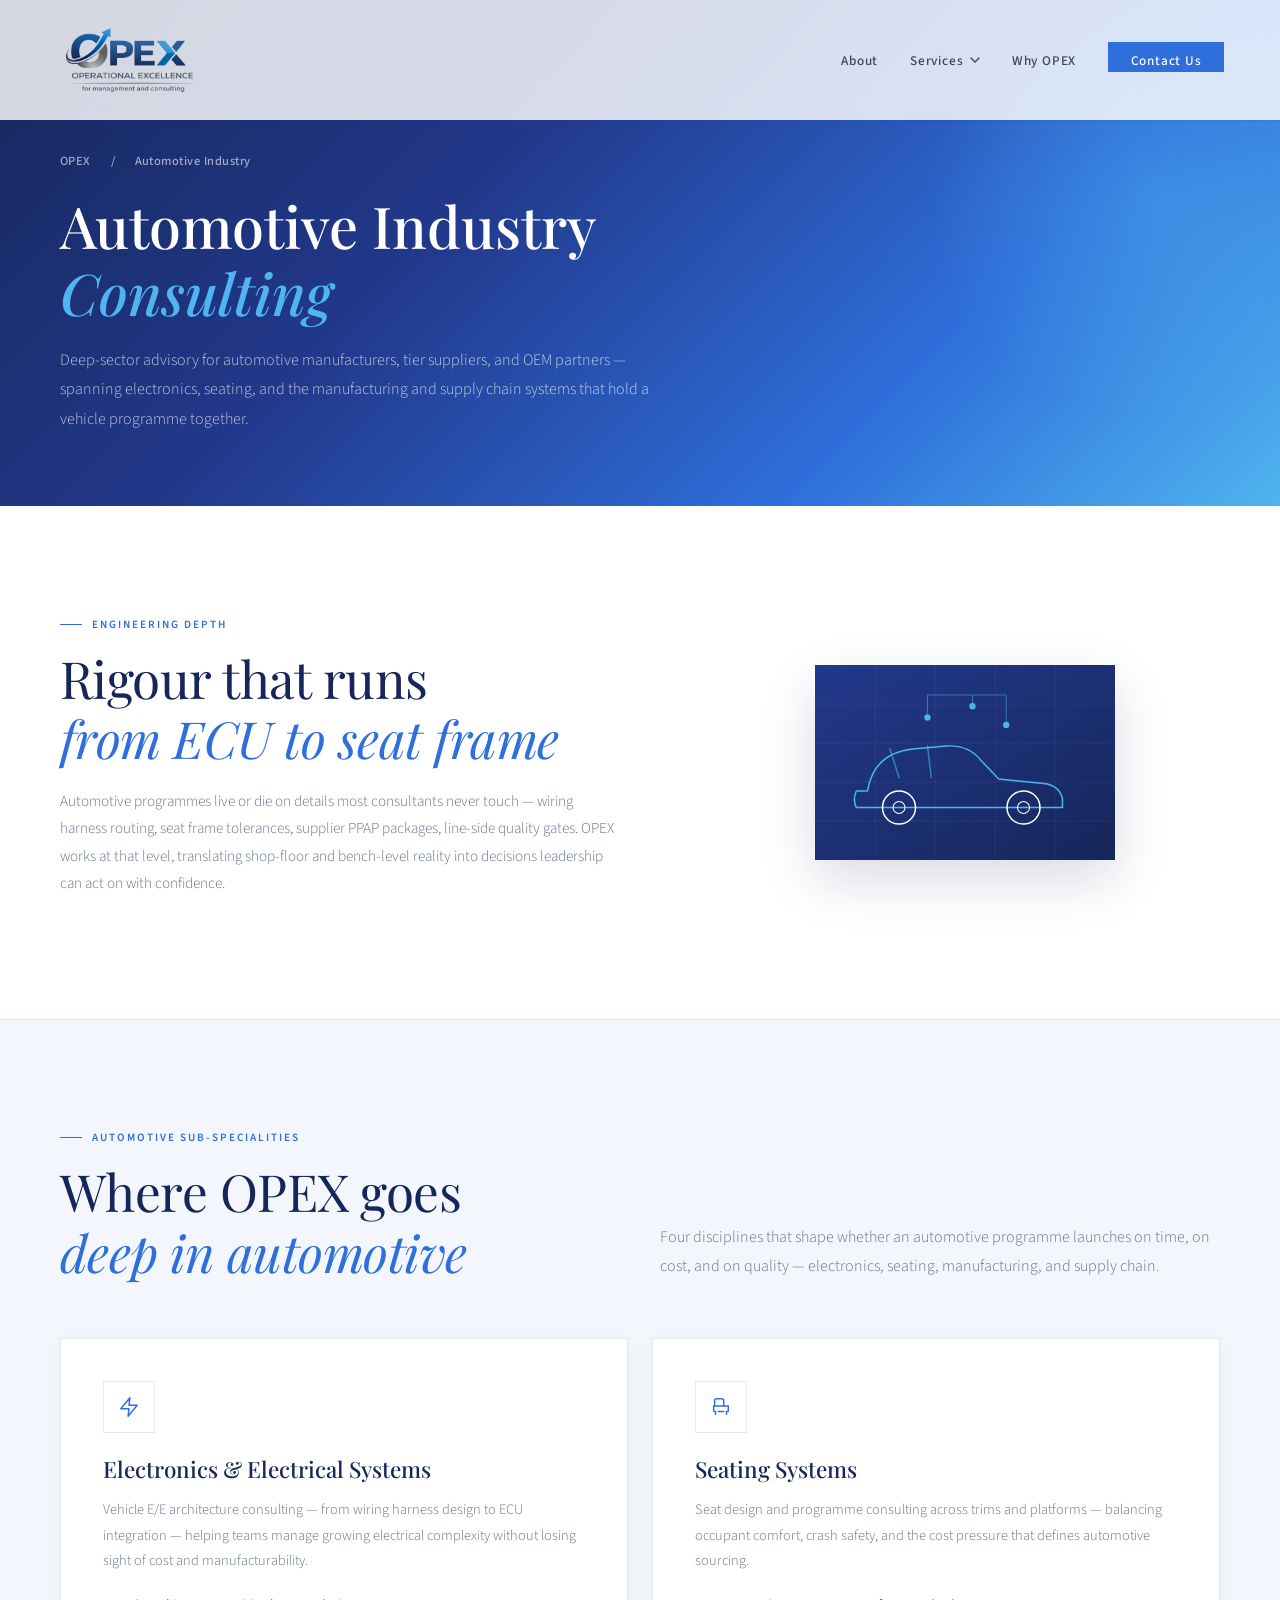
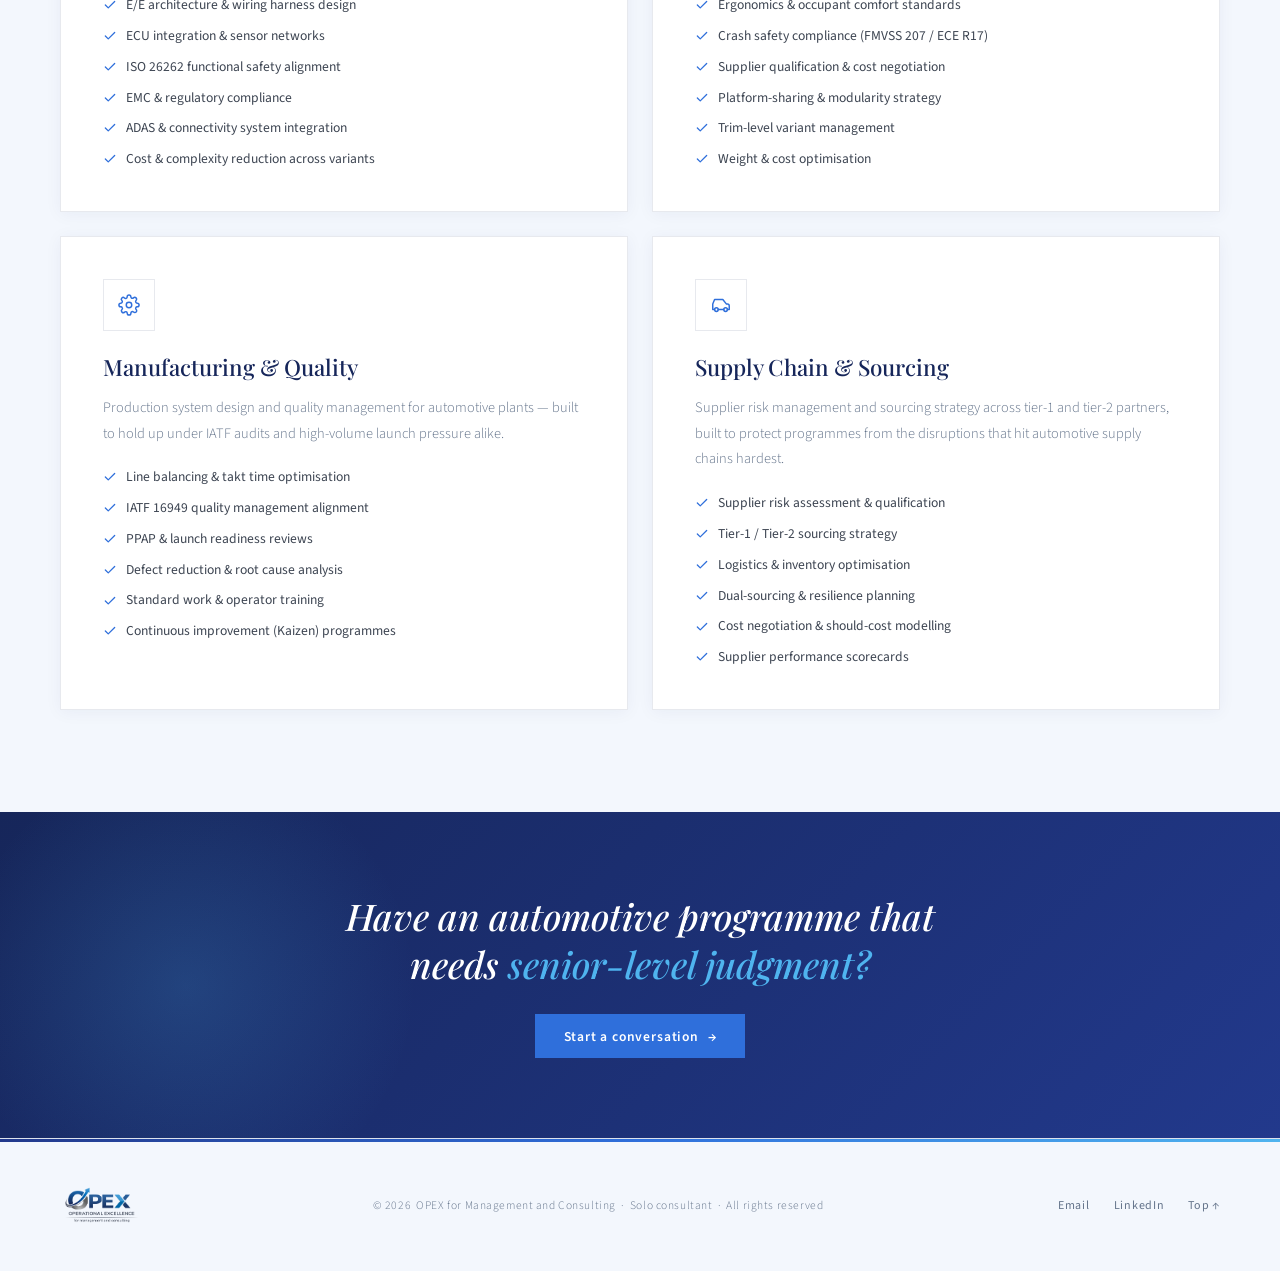
==== automotive.html @ ccef1b78 "repo sync" ====
<!DOCTYPE html>
<html lang="en">
<head>
<meta charset="UTF-8"/>
<meta name="viewport" content="width=device-width, initial-scale=1.0"/>
<title>Automotive Industry Consulting | OPEX Consulting</title>
<meta name="description" content="OPEX automotive consulting — electronics &amp; electrical systems, seating systems, manufacturing quality, and supply chain across the automotive value chain."/>

<link rel="stylesheet" href="styles.css"/>

<link rel="preconnect" href="https://fonts.googleapis.com"/>
<link rel="preconnect" href="https://fonts.gstatic.com" crossorigin/>
<link href="https://fonts.googleapis.com/css2?family=Playfair+Display:ital,wght@0,400;0,500;0,700;1,400;1,500&family=Source+Sans+3:wght@300;400;500;600&display=swap" rel="stylesheet"/>
</head>
<body>

<!-- ═══ NAV ═══════════════════════════════════════════════ -->
<nav id="nav">
  <a href="index.html" class="nav-logo">
    <img src="opex.png" alt="OPEX Consulting"/>
  </a>
  <ul class="nav-links">
    <li><a href="index.html#about">About</a></li>
    <li class="nav-drop">
      <a href="index.html#services" class="nav-drop-link">
        Services
        <svg class="chevron" width="10" height="6" viewBox="0 0 10 6" fill="none"><path d="M1 1l4 4 4-4" stroke="currentColor" stroke-width="1.4" stroke-linecap="round" stroke-linejoin="round"/></svg>
      </a>
      <div class="nav-drop-menu">
        <a href="railway.html">Railway Systems</a>
        <a href="automotive.html">Automotive Industry</a>
      </div>
    </li>
    <li><a href="index.html#why">Why OPEX</a></li>
    <li><a href="index.html#contact" class="nav-cta">Contact Us</a></li>
  </ul>
  <button class="burger" id="burger" aria-label="Open menu" aria-expanded="false">
    <span></span><span></span><span></span>
  </button>
</nav>
<div class="mob-menu" id="mob">
  <a href="index.html#about" onclick="closeMob()">About</a>
  <a href="index.html#services" onclick="closeMob()">Services</a>
  <div class="mob-submenu">
    <a href="railway.html">Railway Systems</a>
    <a href="automotive.html">Automotive Industry</a>
  </div>
  <a href="index.html#why" onclick="closeMob()">Why OPEX</a>
  <a href="index.html#contact" onclick="closeMob()">Contact</a>
</div>

<!-- ═══ PAGE HEADER ═══════════════════════════════════════ -->
<section class="page-header">
  <div class="page-header-inner">
    <div class="ph-crumb r"><a href="index.html">OPEX</a>&nbsp;<span>/</span>&nbsp;<span>Automotive Industry</span></div>
    <h1 class="ph-title r rd1">Automotive Industry <em>Consulting</em></h1>
    <p class="ph-lead r rd2">
      Deep-sector advisory for automotive manufacturers, tier suppliers, and OEM partners — spanning electronics, seating, and the manufacturing and supply chain systems that hold a vehicle programme together.
    </p>
  </div>
</section>

<!-- ═══ INTRO: TEXT + ABSTRACT ILLUSTRATION ══════════════ -->
<section class="sec">
  <div class="wrap">
    <div class="about-grid">
      <div>
        <div class="eyebrow r">Engineering Depth</div>
        <h2 class="sec-title r rd1">Rigour that runs<br/><em>from ECU to seat frame</em></h2>
        <p class="svc-desc r rd2" style="margin-top:1.2rem; font-size:.95rem;">
          Automotive programmes live or die on details most consultants never touch — wiring harness routing, seat frame tolerances, supplier PPAP packages, line-side quality gates. OPEX works at that level, translating shop-floor and bench-level reality into decisions leadership can act on with confidence.
        </p>
      </div>
      <div class="auto-illus-frame r rd2">
        <svg viewBox="0 0 400 260" xmlns="http://www.w3.org/2000/svg">
          <defs>
            <linearGradient id="autoGrad" x1="0" y1="0" x2="1" y2="1">
              <stop offset="0%" stop-color="#22398C"/>
              <stop offset="100%" stop-color="#16265A"/>
            </linearGradient>
          </defs>
          <rect width="400" height="260" fill="url(#autoGrad)"/>
          <g stroke="#ffffff" stroke-opacity="0.07" stroke-width="1">
            <line x1="0" y1="52" x2="400" y2="52"/>
            <line x1="0" y1="104" x2="400" y2="104"/>
            <line x1="0" y1="156" x2="400" y2="156"/>
            <line x1="0" y1="208" x2="400" y2="208"/>
            <line x1="80" y1="0" x2="80" y2="260"/>
            <line x1="160" y1="0" x2="160" y2="260"/>
            <line x1="240" y1="0" x2="240" y2="260"/>
            <line x1="320" y1="0" x2="320" y2="260"/>
          </g>
          <g fill="none" stroke="#4FB4EF" stroke-width="2" stroke-linecap="round" stroke-linejoin="round">
            <path d="M55 168 L70 168 Q78 118 130 112 L175 108 Q205 106 222 128 L245 152 L305 158 Q325 160 330 178 L330 190 L55 190 Q50 180 55 168 Z"/>
            <path d="M100 112 L112 150 M150 108 L155 150" stroke-opacity="0.6"/>
          </g>
          <circle cx="112" cy="190" r="22" fill="none" stroke="#ffffff" stroke-width="2"/>
          <circle cx="112" cy="190" r="8" fill="none" stroke="#ffffff" stroke-width="1.4"/>
          <circle cx="278" cy="190" r="22" fill="none" stroke="#ffffff" stroke-width="2"/>
          <circle cx="278" cy="190" r="8" fill="none" stroke="#ffffff" stroke-width="1.4"/>
          <g stroke="#4FB4EF" stroke-width="1.4" fill="#4FB4EF">
            <circle cx="150" cy="70" r="3.5"/>
            <circle cx="210" cy="55" r="3.5"/>
            <circle cx="255" cy="80" r="3.5"/>
            <path d="M150 70 L150 40 L210 40 L210 55 M210 40 L255 40 L255 80" fill="none" stroke-opacity="0.5"/>
          </g>
        </svg>
      </div>
    </div>
  </div>
</section>

<!-- ═══ CAPABILITIES ══════════════════════════════════════ -->
<section class="sec" style="background:var(--off); border-top:1px solid var(--border);">
  <div class="wrap">
    <div class="services-head">
      <div>
        <div class="eyebrow r">Automotive Sub-Specialities</div>
        <h2 class="sec-title r rd1">Where OPEX goes<br/><em>deep in automotive</em></h2>
      </div>
      <p class="sec-lead r rd2">
        Four disciplines that shape whether an automotive programme launches on time, on cost, and on quality — electronics, seating, manufacturing, and supply chain.
      </p>
    </div>

    <div class="cap-grid">

      <!-- Electronics & Electrical Systems -->
      <div class="cap-card r rd1">
        <div class="svc-icon-ring">
          <svg width="22" height="22" viewBox="0 0 24 24" fill="none" stroke="currentColor" stroke-width="1.6" stroke-linecap="round" stroke-linejoin="round"><polygon points="13 2 3 14 12 14 11 22 21 10 12 10 13 2"/></svg>
        </div>
        <h3 class="svc-title">Electronics &amp; Electrical Systems</h3>
        <p class="svc-desc">
          Vehicle E/E architecture consulting — from wiring harness design to ECU integration — helping teams manage growing electrical complexity without losing sight of cost and manufacturability.
        </p>
        <ul class="cap-list">
          <li><svg width="14" height="14" viewBox="0 0 24 24" fill="none" stroke="currentColor" stroke-width="2.2" stroke-linecap="round" stroke-linejoin="round"><polyline points="20 6 9 17 4 12"/></svg> E/E architecture &amp; wiring harness design</li>
          <li><svg width="14" height="14" viewBox="0 0 24 24" fill="none" stroke="currentColor" stroke-width="2.2" stroke-linecap="round" stroke-linejoin="round"><polyline points="20 6 9 17 4 12"/></svg> ECU integration &amp; sensor networks</li>
          <li><svg width="14" height="14" viewBox="0 0 24 24" fill="none" stroke="currentColor" stroke-width="2.2" stroke-linecap="round" stroke-linejoin="round"><polyline points="20 6 9 17 4 12"/></svg> ISO 26262 functional safety alignment</li>
          <li><svg width="14" height="14" viewBox="0 0 24 24" fill="none" stroke="currentColor" stroke-width="2.2" stroke-linecap="round" stroke-linejoin="round"><polyline points="20 6 9 17 4 12"/></svg> EMC &amp; regulatory compliance</li>
          <li><svg width="14" height="14" viewBox="0 0 24 24" fill="none" stroke="currentColor" stroke-width="2.2" stroke-linecap="round" stroke-linejoin="round"><polyline points="20 6 9 17 4 12"/></svg> ADAS &amp; connectivity system integration</li>
          <li><svg width="14" height="14" viewBox="0 0 24 24" fill="none" stroke="currentColor" stroke-width="2.2" stroke-linecap="round" stroke-linejoin="round"><polyline points="20 6 9 17 4 12"/></svg> Cost &amp; complexity reduction across variants</li>
        </ul>
      </div>

      <!-- Seating Systems -->
      <div class="cap-card r rd2">
        <div class="svc-icon-ring">
          <svg width="22" height="22" viewBox="0 0 24 24" fill="none" stroke="currentColor" stroke-width="1.6" stroke-linecap="round" stroke-linejoin="round"><path d="M5 11V5a2 2 0 0 1 2-2h6a2 2 0 0 1 2 2v6"/><path d="M4 11h16v5a1 1 0 0 1-1 1h-1v3M6 20v-3H5a1 1 0 0 1-1-1v-5"/><path d="M9 17h6"/></svg>
        </div>
        <h3 class="svc-title">Seating Systems</h3>
        <p class="svc-desc">
          Seat design and programme consulting across trims and platforms — balancing occupant comfort, crash safety, and the cost pressure that defines automotive sourcing.
        </p>
        <ul class="cap-list">
          <li><svg width="14" height="14" viewBox="0 0 24 24" fill="none" stroke="currentColor" stroke-width="2.2" stroke-linecap="round" stroke-linejoin="round"><polyline points="20 6 9 17 4 12"/></svg> Ergonomics &amp; occupant comfort standards</li>
          <li><svg width="14" height="14" viewBox="0 0 24 24" fill="none" stroke="currentColor" stroke-width="2.2" stroke-linecap="round" stroke-linejoin="round"><polyline points="20 6 9 17 4 12"/></svg> Crash safety compliance (FMVSS 207 / ECE R17)</li>
          <li><svg width="14" height="14" viewBox="0 0 24 24" fill="none" stroke="currentColor" stroke-width="2.2" stroke-linecap="round" stroke-linejoin="round"><polyline points="20 6 9 17 4 12"/></svg> Supplier qualification &amp; cost negotiation</li>
          <li><svg width="14" height="14" viewBox="0 0 24 24" fill="none" stroke="currentColor" stroke-width="2.2" stroke-linecap="round" stroke-linejoin="round"><polyline points="20 6 9 17 4 12"/></svg> Platform-sharing &amp; modularity strategy</li>
          <li><svg width="14" height="14" viewBox="0 0 24 24" fill="none" stroke="currentColor" stroke-width="2.2" stroke-linecap="round" stroke-linejoin="round"><polyline points="20 6 9 17 4 12"/></svg> Trim-level variant management</li>
          <li><svg width="14" height="14" viewBox="0 0 24 24" fill="none" stroke="currentColor" stroke-width="2.2" stroke-linecap="round" stroke-linejoin="round"><polyline points="20 6 9 17 4 12"/></svg> Weight &amp; cost optimisation</li>
        </ul>
      </div>

      <!-- Manufacturing & Quality Systems -->
      <div class="cap-card r rd1">
        <div class="svc-icon-ring">
          <svg width="22" height="22" viewBox="0 0 24 24" fill="none" stroke="currentColor" stroke-width="1.6" stroke-linecap="round" stroke-linejoin="round"><circle cx="12" cy="12" r="3"/><path d="M19.4 15a1.65 1.65 0 00.33 1.82l.06.06a2 2 0 010 2.83 2 2 0 01-2.83 0l-.06-.06a1.65 1.65 0 00-1.82-.33 1.65 1.65 0 00-1 1.51V21a2 2 0 01-4 0v-.09A1.65 1.65 0 009 19.4a1.65 1.65 0 00-1.82.33l-.06.06a2 2 0 01-2.83-2.83l.06-.06A1.65 1.65 0 004.68 15a1.65 1.65 0 00-1.51-1H3a2 2 0 010-4h.09A1.65 1.65 0 004.6 9a1.65 1.65 0 00-.33-1.82l-.06-.06a2 2 0 012.83-2.83l.06.06A1.65 1.65 0 009 4.68a1.65 1.65 0 001-1.51V3a2 2 0 014 0v.09a1.65 1.65 0 001 1.51 1.65 1.65 0 001.82-.33l.06-.06a2 2 0 012.83 2.83l-.06.06A1.65 1.65 0 0019.4 9a1.65 1.65 0 001.51 1H21a2 2 0 010 4h-.09a1.65 1.65 0 00-1.51 1z"/></svg>
        </div>
        <h3 class="svc-title">Manufacturing &amp; Quality</h3>
        <p class="svc-desc">
          Production system design and quality management for automotive plants — built to hold up under IATF audits and high-volume launch pressure alike.
        </p>
        <ul class="cap-list">
          <li><svg width="14" height="14" viewBox="0 0 24 24" fill="none" stroke="currentColor" stroke-width="2.2" stroke-linecap="round" stroke-linejoin="round"><polyline points="20 6 9 17 4 12"/></svg> Line balancing &amp; takt time optimisation</li>
          <li><svg width="14" height="14" viewBox="0 0 24 24" fill="none" stroke="currentColor" stroke-width="2.2" stroke-linecap="round" stroke-linejoin="round"><polyline points="20 6 9 17 4 12"/></svg> IATF 16949 quality management alignment</li>
          <li><svg width="14" height="14" viewBox="0 0 24 24" fill="none" stroke="currentColor" stroke-width="2.2" stroke-linecap="round" stroke-linejoin="round"><polyline points="20 6 9 17 4 12"/></svg> PPAP &amp; launch readiness reviews</li>
          <li><svg width="14" height="14" viewBox="0 0 24 24" fill="none" stroke="currentColor" stroke-width="2.2" stroke-linecap="round" stroke-linejoin="round"><polyline points="20 6 9 17 4 12"/></svg> Defect reduction &amp; root cause analysis</li>
          <li><svg width="14" height="14" viewBox="0 0 24 24" fill="none" stroke="currentColor" stroke-width="2.2" stroke-linecap="round" stroke-linejoin="round"><polyline points="20 6 9 17 4 12"/></svg> Standard work &amp; operator training</li>
          <li><svg width="14" height="14" viewBox="0 0 24 24" fill="none" stroke="currentColor" stroke-width="2.2" stroke-linecap="round" stroke-linejoin="round"><polyline points="20 6 9 17 4 12"/></svg> Continuous improvement (Kaizen) programmes</li>
        </ul>
      </div>

      <!-- Supply Chain & Sourcing -->
      <div class="cap-card r rd2">
        <div class="svc-icon-ring">
          <svg width="22" height="22" viewBox="0 0 24 24" fill="none" stroke="currentColor" stroke-width="1.6" stroke-linecap="round" stroke-linejoin="round"><path d="M7 17m-2 0a2 2 0 1 0 4 0a2 2 0 1 0 -4 0"/><path d="M17 17m-2 0a2 2 0 1 0 4 0a2 2 0 1 0 -4 0"/><path d="M5 17H3v-6l2-5h9l4 5h1a2 2 0 0 1 2 2v4h-2m-4 0h-6"/></svg>
        </div>
        <h3 class="svc-title">Supply Chain &amp; Sourcing</h3>
        <p class="svc-desc">
          Supplier risk management and sourcing strategy across tier-1 and tier-2 partners, built to protect programmes from the disruptions that hit automotive supply chains hardest.
        </p>
        <ul class="cap-list">
          <li><svg width="14" height="14" viewBox="0 0 24 24" fill="none" stroke="currentColor" stroke-width="2.2" stroke-linecap="round" stroke-linejoin="round"><polyline points="20 6 9 17 4 12"/></svg> Supplier risk assessment &amp; qualification</li>
          <li><svg width="14" height="14" viewBox="0 0 24 24" fill="none" stroke="currentColor" stroke-width="2.2" stroke-linecap="round" stroke-linejoin="round"><polyline points="20 6 9 17 4 12"/></svg> Tier-1 / Tier-2 sourcing strategy</li>
          <li><svg width="14" height="14" viewBox="0 0 24 24" fill="none" stroke="currentColor" stroke-width="2.2" stroke-linecap="round" stroke-linejoin="round"><polyline points="20 6 9 17 4 12"/></svg> Logistics &amp; inventory optimisation</li>
          <li><svg width="14" height="14" viewBox="0 0 24 24" fill="none" stroke="currentColor" stroke-width="2.2" stroke-linecap="round" stroke-linejoin="round"><polyline points="20 6 9 17 4 12"/></svg> Dual-sourcing &amp; resilience planning</li>
          <li><svg width="14" height="14" viewBox="0 0 24 24" fill="none" stroke="currentColor" stroke-width="2.2" stroke-linecap="round" stroke-linejoin="round"><polyline points="20 6 9 17 4 12"/></svg> Cost negotiation &amp; should-cost modelling</li>
          <li><svg width="14" height="14" viewBox="0 0 24 24" fill="none" stroke="currentColor" stroke-width="2.2" stroke-linecap="round" stroke-linejoin="round"><polyline points="20 6 9 17 4 12"/></svg> Supplier performance scorecards</li>
        </ul>
      </div>

    </div>
  </div>
</section>

<!-- ═══ CTA BAND ══════════════════════════════════════════ -->
<section class="cta-band">
  <div class="cta-band-inner">
    <p class="cta-band-title r">Have an automotive programme that needs <em>senior-level judgment?</em></p>
    <a href="index.html#contact" class="btn-primary r rd1">Start a conversation <span class="arr">→</span></a>
  </div>
</section>

<!-- ═══ FOOTER ══════════════════════════════════════════════ -->
<footer>
  <div class="ft-inner">
    <div class="ft-logo">
      <img src="opex.png" alt="OPEX Consulting"/>
    </div>
    <p class="ft-copy">
      &copy; <span id="yr"></span> &nbsp;OPEX for Management and Consulting &nbsp;·&nbsp; Solo consultant &nbsp;·&nbsp; All rights reserved
    </p>
    <div class="ft-links">
      <a href="mailto:contact@opex-mc.com">Email</a>
      <a href="https://linkedin.com" target="_blank" rel="noopener noreferrer">LinkedIn</a>
      <a href="#">Top ↑</a>
    </div>
  </div>
</footer>

<script src="script.js"></script>
</body>
</html>
---- styles.css ----
/* ═══════════════════════════════════════════════════════════
   OPEX CONSULTING — SHARED STYLESHEET
   Used by: index.html, railway.html, automotive.html
═══════════════════════════════════════════════════════════ */
/* ═══════════════════════════════════════════
   TOKENS
═══════════════════════════════════════════ */
:root {
  --navy:     #16265A;
  --navy-l:   #22398C;
  --blue:     #2F6FDB;
  --sky:      #4FB4EF;
  --silver:   #A9B6CC;
  --charcoal: #3D4552;
  --mid:      #64748B;
  --off:      #F3F7FD;
  --white:    #FFFFFF;
  --border:   rgba(22,38,90,.1);
  --border-w: rgba(255,255,255,.14);

  --fd: 'Playfair Display', Georgia, serif;
  --fs: 'Source Sans 3', system-ui, sans-serif;
  --ease: cubic-bezier(.4,0,.2,1);

  --px: clamp(1.5rem, 5vw, 3.5rem);
  --max: 1160px;
}

/* ═══════════════════════════════════════════
   BASE
═══════════════════════════════════════════ */
*, *::before, *::after { box-sizing: border-box; margin: 0; padding: 0; }
html { scroll-behavior: smooth; font-size: 16px; }
[id] { scroll-margin-top: 100px; }
body { font-family: var(--fs); color: var(--charcoal); background: var(--white); overflow-x: hidden; -webkit-font-smoothing: antialiased; }
::selection { background: var(--blue); color: #fff; }
img { max-width: 100%; display: block; }
a { color: inherit; }

/* ═══════════════════════════════════════════
   REVEAL
═══════════════════════════════════════════ */
.r  { opacity: 0; transform: translateY(18px); transition: opacity .65s var(--ease), transform .65s var(--ease); }
.r.on { opacity: 1; transform: none; }
.rd1 { transition-delay: .1s; }
.rd2 { transition-delay: .2s; }
.rd3 { transition-delay: .3s; }
.rd4 { transition-delay: .4s; }
@media (prefers-reduced-motion: reduce) { .r { opacity:1; transform:none; transition:none; } }

/* ═══════════════════════════════════════════
   NAV
═══════════════════════════════════════════ */
#nav {
  position: fixed; top: 0; left: 0; right: 0; z-index: 100;
  padding: 0 var(--px);
  height: 120px;
  display: flex; align-items: center; justify-content: space-between;
  background: rgba(255,255,255,.82);
  backdrop-filter: blur(14px);
  -webkit-backdrop-filter: blur(14px);
  box-shadow: 0 1px 0 rgba(22,38,90,.07);
  transition: background .3s, box-shadow .3s, height .3s;
}
#nav.scrolled {
  height: 92px;
  background: rgba(255,255,255,.96);
  box-shadow: 0 4px 26px rgba(22,38,90,.1);
}
.nav-logo { display: flex; align-items: center; text-decoration: none; }
.nav-logo img {
  height: 96px; width: auto;
  transition: height .3s;
}
#nav.scrolled .nav-logo img { height: 72px; }

.nav-links { display: flex; align-items: center; gap: 2rem; list-style: none; }
.nav-links a {
  font-size: .83rem; font-weight: 500; letter-spacing: .06em;
  color: var(--charcoal); text-decoration: none;
  position: relative; padding-bottom: 2px;
  transition: color .2s;
}
.nav-links a::after {
  content: ''; position: absolute; bottom: -1px; left: 0;
  width: 0; height: 1px; background: var(--sky);
  transition: width .25s var(--ease);
}
.nav-links a:hover { color: var(--navy); }
.nav-links a:hover::after { width: 100%; }

/* Services dropdown */
.nav-drop { position: relative; }
.nav-drop-link {
  display: inline-flex; align-items: center; gap: .4rem;
}
.nav-drop-link .chevron { transition: transform .25s var(--ease); }
.nav-drop:hover .nav-drop-link .chevron { transform: rotate(180deg); }
.nav-drop-menu {
  position: absolute; top: 100%; left: 50%;
  transform: translate(-50%, 8px);
  min-width: 220px;
  background: var(--white);
  border: 1px solid var(--border);
  box-shadow: 0 16px 40px rgba(22,38,90,.14);
  padding: .5rem;
  opacity: 0; visibility: hidden; pointer-events: none;
  transition: opacity .22s var(--ease), transform .22s var(--ease), visibility .22s;
}
.nav-drop:hover .nav-drop-menu,
.nav-drop-menu:hover {
  opacity: 1; visibility: visible; pointer-events: auto;
  transform: translate(-50%, 4px);
}
.nav-drop-menu a {
  display: block; padding: .75rem .9rem;
  font-size: .82rem; font-weight: 500; letter-spacing: .02em;
  color: var(--charcoal); text-decoration: none;
  border-radius: 2px;
  transition: background .18s, color .18s;
}
.nav-drop-menu a:hover { background: var(--off); color: var(--blue); }
.nav-drop-menu a::after { display: none; }

.nav-cta {
  padding: .55rem 1.4rem;
  background: var(--blue); color: #fff !important;
  font-size: .82rem; font-weight: 500; letter-spacing: .06em;
  text-decoration: none;
  transition: background .22s, box-shadow .22s, transform .18s;
}
.nav-cta::after { display: none !important; }
.nav-cta:hover { background: var(--sky); transform: translateY(-1px); box-shadow: 0 4px 16px rgba(79,163,224,.35); }

.burger { display: none; flex-direction: column; gap: 5px; background: none; border: none; cursor: pointer; padding: 4px; }
.burger span { display: block; width: 22px; height: 2px; background: var(--navy); transition: transform .28s, opacity .28s; }
.burger.open span:nth-child(1) { transform: translateY(7px) rotate(45deg); }
.burger.open span:nth-child(2) { opacity: 0; }
.burger.open span:nth-child(3) { transform: translateY(-7px) rotate(-45deg); }

.mob-menu {
  display: none; position: fixed; inset: 0; z-index: 99;
  background: var(--off); flex-direction: column;
  align-items: center; justify-content: center; gap: 2.5rem;
}
.mob-menu.open { display: flex; }
.mob-menu a {
  font-family: var(--fd); font-size: 2rem; font-style: italic;
  color: var(--navy); text-decoration: none; transition: color .2s;
}
.mob-menu a:hover { color: var(--blue); }
.mob-submenu {
  display: flex; flex-direction: column; align-items: center; gap: 1.1rem;
  margin-top: -1.3rem;
}
.mob-submenu a {
  font-size: 1.05rem; font-style: normal; color: var(--mid);
  letter-spacing: .02em;
}
.mob-submenu a:hover { color: var(--blue); }

@media (max-width: 780px) {
  .nav-links, .nav-cta { display: none; }
  .burger { display: flex; }
  #nav { height: 84px; }
  .nav-logo img { height: 62px; }
  #nav.scrolled .nav-logo img { height: 52px; }
}

/* ═══════════════════════════════════════════
   HERO
═══════════════════════════════════════════ */
#hero {
  height: 100svh;
  background: linear-gradient(135deg, var(--navy) 0%, var(--navy-l) 38%, var(--blue) 72%, var(--sky) 100%);
  display: grid;
  grid-template-columns: 1fr 1fr;
  position: relative;
  overflow: hidden;
}

/* Fine line texture on the dark side */
#hero::before {
  content: '';
  position: absolute; inset: 0;
  background-image: repeating-linear-gradient(
    0deg, transparent, transparent 79px,
    rgba(255,255,255,.025) 79px, rgba(255,255,255,.025) 80px
  ),
  repeating-linear-gradient(
    90deg, transparent, transparent 79px,
    rgba(255,255,255,.015) 79px, rgba(255,255,255,.015) 80px
  );
  pointer-events: none;
}

/* Blue radial glow */
#hero::after {
  content: '';
  position: absolute; top: -10%; right: 30%; width: 600px; height: 600px;
  border-radius: 50%;
  background: radial-gradient(circle, rgba(79,180,239,.4) 0%, transparent 65%);
  pointer-events: none;
}

.hero-left {
  position: relative; z-index: 2;
  display: flex; flex-direction: column;
  justify-content: center;
  padding: clamp(6rem, 16vh, 9.5rem) var(--px) clamp(6.5rem, 17vh, 8rem);
  min-height: 0;
}

.hero-eyebrow {
  display: inline-flex; align-items: center; gap: .7rem;
  font-size: clamp(.64rem, 1.3vh, .72rem); font-weight: 600; letter-spacing: .18em;
  text-transform: uppercase; color: var(--sky);
  margin-bottom: clamp(1rem, 2.2vh, 1.8rem);
}
.hero-eyebrow::before { content: ''; width: 28px; height: 1px; background: var(--sky); }

.hero-logo { margin-bottom: clamp(1.2rem, 2.6vh, 2.2rem); }
.hero-logo img {
  width: clamp(180px, 20vw, 320px); height: auto;
  filter: brightness(0) invert(1) drop-shadow(0 4px 22px rgba(79,180,239,.4));
}

.hero-h1 {
  font-family: var(--fd);
  font-size: clamp(1.8rem, 5.2vh, 3.6rem);
  font-weight: 400; line-height: 1.14;
  color: #fff; letter-spacing: -.01em;
  margin-bottom: clamp(.9rem, 2vh, 1.5rem);
}
.hero-h1 em { font-style: italic; color: var(--sky); }

.hero-sub {
  font-size: clamp(.85rem, 1.7vh, 1rem); font-weight: 300; line-height: 1.75;
  color: rgba(255,255,255,.6);
  max-width: 420px; margin-bottom: clamp(1.4rem, 3vh, 2.4rem);
  border-left: 2px solid rgba(79,163,224,.3);
  padding-left: 1.1rem;
}

.hero-actions { display: flex; align-items: center; gap: 1.2rem; flex-wrap: wrap; }

.btn-primary {
  display: inline-flex; align-items: center; gap: .55rem;
  padding: .8rem 1.8rem;
  background: var(--blue); color: #fff;
  font-size: .85rem; font-weight: 600; letter-spacing: .06em;
  text-decoration: none;
  transition: background .22s, box-shadow .22s, transform .18s;
}
.btn-primary .arr { transition: transform .25s var(--ease); }
.btn-primary:hover { background: var(--sky); transform: translateY(-2px); box-shadow: 0 6px 22px rgba(79,163,224,.4); }
.btn-primary:hover .arr { transform: translateX(4px); }

.btn-outline {
  display: inline-flex; align-items: center; gap: .5rem;
  padding: .8rem 1.8rem;
  border: 1px solid rgba(255,255,255,.25); color: rgba(255,255,255,.8);
  font-size: .85rem; font-weight: 400; letter-spacing: .06em;
  text-decoration: none;
  transition: border-color .22s, color .22s;
}
.btn-outline:hover { border-color: var(--sky); color: #fff; }

/* Hero right: photo fading into the hero background on its left edge */
.hero-right {
  position: relative; z-index: 1;
  padding: 0; overflow: hidden;
}
.hero-photo {
  position: absolute; inset: 0;
  width: 100%; height: 100%;
  object-fit: cover; object-position: center 30%;
  opacity: 0; animation: fadeIn 1.1s var(--ease) .3s forwards;
  -webkit-mask-image: linear-gradient(to right, transparent 0%, rgba(0,0,0,.55) 28%, rgba(0,0,0,1) 58%);
  mask-image: linear-gradient(to right, transparent 0%, rgba(0,0,0,.55) 28%, rgba(0,0,0,1) 58%);
}
.hero-photo-tint {
  position: absolute; inset: 0;
  background: linear-gradient(120deg, rgba(22,38,90,.55) 0%, rgba(47,111,219,.22) 45%, transparent 78%);
  pointer-events: none;
}
@keyframes fadeIn { from { opacity:0; } to { opacity:1; } }

/* Hero bottom stat bar */
.hero-stats {
  position: absolute; bottom: 0; left: 0; right: 0; z-index: 3;
  border-top: 1px solid rgba(255,255,255,.08);
  display: grid; grid-template-columns: repeat(4, 1fr);
  background: rgba(20,36,80,.48);
  backdrop-filter: blur(8px);
  height: clamp(64px, 11vh, 88px);
}
.hero-stat {
  padding: 1.2rem 1.8rem;
  border-right: 1px solid rgba(255,255,255,.06);
  display: flex; flex-direction: column; justify-content: center; gap: .22rem;
}
.hero-stat:last-child { border-right: none; }
.hs-n {
  font-family: var(--fd); font-size: clamp(1.3rem, 2.6vh, 1.7rem); font-style: italic;
  color: var(--sky); line-height: 1;
}
.hs-l {
  font-size: .72rem; font-weight: 400; letter-spacing: .1em;
  text-transform: uppercase; color: rgba(255,255,255,.4);
}

@media (max-width: 900px) {
  #hero { grid-template-columns: 1fr; height: auto; min-height: 100svh; }
  .hero-right { display: none; }
  .hero-left { padding: 8rem var(--px) 8.5rem; }
  .hero-stats { grid-template-columns: repeat(2, 1fr); position: relative; }
}
@media (max-width: 520px) {
  .hero-stats { grid-template-columns: repeat(2, 1fr); }
  .hero-stat { padding: 1rem; }
}

/* ═══════════════════════════════════════════
   SHARED SECTION
═══════════════════════════════════════════ */
.sec { padding: clamp(4rem, 8vw, 7rem) var(--px); }
.wrap { max-width: var(--max); margin: 0 auto; }

.eyebrow {
  display: inline-flex; align-items: center; gap: .6rem;
  font-size: .7rem; font-weight: 600; letter-spacing: .18em;
  text-transform: uppercase; color: var(--blue);
  margin-bottom: 1rem;
}
.eyebrow::before { content: ''; width: 22px; height: 1px; background: var(--blue); }

.sec-title {
  font-family: var(--fd);
  font-size: clamp(2rem, 4vw, 3.2rem);
  font-weight: 400; line-height: 1.18;
  color: var(--navy); letter-spacing: -.01em;
}
.sec-title em { font-style: italic; color: var(--blue); }

.sec-lead {
  font-size: 1rem; font-weight: 300; line-height: 1.85;
  color: var(--mid); max-width: 560px;
}
.rule { width: 48px; height: 2px; background: linear-gradient(90deg, var(--blue), var(--sky)); margin: 1.4rem 0; }

/* ═══════════════════════════════════════════
   ABOUT
═══════════════════════════════════════════ */
#about { background: var(--off); border-top: 1px solid var(--border); }

.about-grid {
  display: grid;
  grid-template-columns: 1.1fr 1fr;
  gap: clamp(3rem, 7vw, 6rem);
  align-items: center;
}

.about-text {}
.about-body {
  font-size: .97rem; font-weight: 300; line-height: 1.9;
  color: var(--charcoal); margin-bottom: 1.3rem;
}
.about-body strong { color: var(--navy); font-weight: 600; }

.about-quote {
  margin: 2rem 0;
  padding: 1.5rem 1.8rem;
  background: linear-gradient(135deg, var(--navy) 0%, var(--navy-l) 100%);
  border-left: 3px solid var(--sky);
  position: relative;
}
.about-quote p {
  font-family: var(--fd); font-size: 1.2rem; font-style: italic;
  color: #fff; line-height: 1.6; margin-bottom: .5rem;
}
.about-quote cite {
  font-size: .7rem; font-weight: 500; letter-spacing: .1em;
  text-transform: uppercase; color: var(--silver); font-style: normal;
}

.expertise-grid {
  display: grid; grid-template-columns: 1fr 1fr;
  gap: .8rem; margin-top: 1.8rem;
}
.exp-tag {
  display: flex; align-items: center; gap: .6rem;
  padding: .75rem 1rem;
  border: 1px solid var(--border);
  background: var(--white);
  font-size: .82rem; font-weight: 400; color: var(--charcoal);
  transition: border-color .22s, color .22s, box-shadow .22s;
  cursor: default;
}
.exp-tag svg { color: var(--blue); flex-shrink: 0; transition: color .22s; }
.exp-tag:hover { border-color: var(--blue); color: var(--navy); box-shadow: 0 2px 12px rgba(33,85,181,.1); }
.exp-tag:hover svg { color: var(--sky); }

/* About right: portrait schematic */
.about-visual {
  position: relative;
}
.about-img-frame {
  position: relative;
  background: linear-gradient(135deg, var(--navy) 0%, var(--navy-l) 100%);
  aspect-ratio: 4/5;
  max-width: 360px;
  overflow: hidden;
  display: flex; align-items: center; justify-content: center;
}
.about-img-frame::after {
  content: '';
  position: absolute; inset: 0;
  background: linear-gradient(135deg, rgba(79,180,239,.18) 0%, transparent 60%);
}
.about-frame-svg {
  position: absolute; inset: 0; width: 100%; height: 100%;
  opacity: .9;
}
.about-frame-label {
  position: absolute; bottom: 0; left: 0;
  background: var(--blue); color: #fff;
  font-size: .7rem; font-weight: 600; letter-spacing: .1em;
  text-transform: uppercase; padding: .6rem 1.2rem;
  z-index: 2;
}
.about-accent {
  position: absolute; top: 1.5rem; right: -1.2rem;
  width: 50px; height: 50px;
  border: 1.5px solid var(--blue); opacity: .3;
}

@media (max-width: 860px) {
  .about-grid { grid-template-columns: 1fr; }
  .about-visual { display: none; }
}

/* ═══════════════════════════════════════════
   SERVICES
═══════════════════════════════════════════ */
#services { background: var(--white); border-top: 1px solid var(--border); }

/* ═══ SUB-PAGE HEADER (used on railway.html / automotive.html) ═══ */
.page-header {
  min-height: 52vh;
  display: flex; align-items: center;
  background: linear-gradient(135deg, var(--navy) 0%, var(--navy-l) 38%, var(--blue) 72%, var(--sky) 100%);
  position: relative; overflow: hidden;
  padding: 9.5rem var(--px) 4.5rem;
}
.page-header::after {
  content: '';
  position: absolute; top: -10%; right: -10%;
  width: 500px; height: 500px; border-radius: 50%;
  background: radial-gradient(circle, rgba(79,180,239,.35) 0%, transparent 65%);
  pointer-events: none;
}
.page-header-inner { position: relative; z-index: 2; max-width: var(--max); margin: 0 auto; width: 100%; }
.ph-crumb {
  display: flex; align-items: center; gap: .5rem;
  font-size: .78rem; font-weight: 500; letter-spacing: .04em;
  color: rgba(255,255,255,.6); margin-bottom: 1.4rem;
}
.ph-crumb a { color: rgba(255,255,255,.6); text-decoration: none; transition: color .2s; }
.ph-crumb a:hover { color: #fff; }
.ph-title {
  font-family: var(--fd); font-weight: 500;
  font-size: clamp(2.2rem, 5vw, 3.6rem); line-height: 1.15; color: #fff;
  max-width: 780px;
}
.ph-title em { color: var(--sky); font-style: italic; }
.ph-lead {
  font-size: 1rem; font-weight: 300; line-height: 1.85;
  color: rgba(255,255,255,.72); max-width: 620px; margin-top: 1.3rem;
}

/* ═══ SCROLL-SCRUBBED VIDEO (pinned, frame follows scroll position) ═══ */
.scrub-video {
  position: relative;
  height: 320vh;
  background: var(--navy);
}
.scrub-sticky {
  position: sticky; top: 0;
  height: 100svh;
  overflow: hidden;
  display: flex; align-items: center; justify-content: center;
}
.scrub-video-el {
  position: absolute; inset: 0;
  width: 100%; height: 100%;
  object-fit: cover;
  pointer-events: none;
}
.scrub-overlay {
  position: absolute; inset: 0;
  background: linear-gradient(180deg, rgba(22,38,90,.6) 0%, rgba(22,38,90,.15) 45%, rgba(22,38,90,.75) 100%);
}
.scrub-caption {
  position: relative; z-index: 2;
  text-align: center; color: #fff; padding: 0 2rem;
  will-change: opacity, transform;
}
.scrub-caption .eyebrow { color: var(--sky); justify-content: center; }
.scrub-caption-title {
  font-family: var(--fd); font-style: italic; font-weight: 500;
  font-size: clamp(1.9rem, 4.4vw, 3.4rem); line-height: 1.28; margin-top: .8rem;
}
.scrub-caption-title em { color: var(--sky); font-style: italic; }
.scrub-hint {
  position: absolute; bottom: 2.2rem; left: 50%; transform: translateX(-50%);
  z-index: 2; color: rgba(255,255,255,.65);
  font-size: .68rem; font-weight: 600; letter-spacing: .18em; text-transform: uppercase;
  display: flex; flex-direction: column; align-items: center; gap: .5rem;
}
.scrub-hint svg { animation: scrubBob 1.6s ease-in-out infinite; }
@keyframes scrubBob { 0%,100% { transform: translateY(0); } 50% { transform: translateY(6px); } }

@media (max-width: 780px) {
  .scrub-video { height: 240vh; }
}

/* ═══ VIDEO SHOWCASE (split text + video panels) ═══ */
.video-showcase { background: var(--white); border-top: 1px solid var(--border); }
.video-showcase:nth-of-type(even) { background: var(--off); }
.vs-row {
  display: grid; grid-template-columns: 1fr 1fr;
  gap: clamp(2.5rem, 6vw, 5rem); align-items: center;
}
.vs-row.reverse .vs-text { order: 2; }
.vs-row.reverse .vs-media { order: 1; }
.vs-num {
  font-family: var(--fd); font-style: italic; font-size: 1rem;
  color: var(--blue); margin-bottom: .8rem; display: block;
}
.vs-title {
  font-family: var(--fd); font-size: clamp(1.5rem, 2.8vw, 2.1rem);
  font-weight: 500; color: var(--navy); line-height: 1.25; margin-bottom: 1.1rem;
}
.vs-desc {
  font-size: .92rem; font-weight: 300; line-height: 1.85;
  color: var(--mid); margin-bottom: 1.4rem;
}
.vs-points { display: grid; gap: .65rem; }
.vs-points li {
  display: flex; align-items: flex-start; gap: .6rem;
  font-size: .85rem; color: var(--charcoal); line-height: 1.5;
}
.vs-points li svg { flex-shrink: 0; margin-top: .2rem; color: var(--blue); }

.vs-media {
  position: relative;
  box-shadow: 0 20px 50px rgba(22,38,90,.14);
}
.vs-media::before {
  content: '';
  position: absolute; inset: -3px;
  background: linear-gradient(135deg, var(--navy-l), var(--blue), var(--sky));
  z-index: 0;
}
.vs-media video {
  position: relative; z-index: 1;
  display: block; width: 100%; aspect-ratio: 16/10;
  object-fit: cover; background: var(--navy);
}

@media (max-width: 860px) {
  .vs-row, .vs-row.reverse { grid-template-columns: 1fr; }
  .vs-row.reverse .vs-text, .vs-row.reverse .vs-media { order: unset; }
}

/* ═══ CAPABILITY GRID (Seating / Electrical / etc. — reused across pages) ═══ */
.cap-grid {
  display: grid; grid-template-columns: repeat(2, 1fr);
  gap: 1.5rem;
}
@media (max-width: 780px) { .cap-grid { grid-template-columns: 1fr; } }

.cap-card {
  background: var(--white);
  border: 1px solid var(--border);
  box-shadow: 0 2px 16px rgba(22,38,90,.05);
  padding: 2.6rem;
  position: relative; overflow: hidden;
  transition: transform .3s var(--ease), box-shadow .3s;
}
.cap-card::before {
  content: '';
  position: absolute; left: 0; top: 0; bottom: 0; width: 3px;
  background: linear-gradient(to bottom, var(--blue), var(--sky));
  transform: scaleY(0); transform-origin: top;
  transition: transform .35s var(--ease);
}
.cap-card:hover { transform: translateY(-3px); box-shadow: 0 14px 34px rgba(22,38,90,.1); }
.cap-card:hover::before { transform: scaleY(1); }

.cap-list { margin-top: 1.3rem; display: grid; gap: .65rem; }
.cap-list li {
  display: flex; align-items: flex-start; gap: .6rem;
  font-size: .85rem; font-weight: 400; color: var(--charcoal); line-height: 1.5;
}
.cap-list li svg { flex-shrink: 0; margin-top: .2rem; color: var(--blue); }

/* ═══ Sub-page CTA banner ═══ */
.cta-band {
  background: linear-gradient(135deg, var(--navy) 0%, var(--navy-l) 100%);
  padding: clamp(3rem, 7vw, 5rem) var(--px);
  text-align: center;
  position: relative; overflow: hidden;
}
.cta-band::before {
  content: '';
  position: absolute; bottom: -30%; left: -5%;
  width: 500px; height: 500px; border-radius: 50%;
  background: radial-gradient(circle, rgba(79,180,239,.18) 0%, transparent 65%);
}
.cta-band-inner { position: relative; z-index: 2; max-width: 640px; margin: 0 auto; }
.cta-band-title {
  font-family: var(--fd); font-style: italic; font-weight: 500;
  font-size: clamp(1.6rem, 3.2vw, 2.3rem); color: #fff; line-height: 1.3; margin-bottom: 1.6rem;
}
.cta-band-title em { color: var(--sky); font-style: italic; }

/* ═══ Automotive abstract illustration ═══ */
.auto-illus-frame {
  max-width: 460px; margin: 0 auto;
  box-shadow: 0 20px 50px rgba(22,38,90,.16);
}
.auto-illus-frame svg { display: block; width: 100%; height: auto; }

.services-head {
  display: grid; grid-template-columns: 1fr 1fr;
  gap: 2.5rem; align-items: end;
  margin-bottom: 3.5rem;
}
@media (max-width: 720px) { .services-head { grid-template-columns: 1fr; } }

.svc-grid {
  display: grid; grid-template-columns: repeat(2, 1fr);
  gap: 1px; background: rgba(22,38,90,.07);
}

.svc-card {
  background: var(--white);
  padding: 2.5rem;
  position: relative; overflow: hidden;
  cursor: default;
  transition: background .3s, box-shadow .3s;
}
/* Blue left-border reveal */
.svc-card::before {
  content: '';
  position: absolute; left: 0; top: 0; bottom: 0; width: 3px;
  background: linear-gradient(to bottom, var(--blue), var(--sky));
  transform: scaleY(0); transform-origin: top;
  transition: transform .35s var(--ease);
}
.svc-card:hover { background: var(--off); }
.svc-card:hover::before { transform: scaleY(1); }

.svc-icon-ring {
  width: 52px; height: 52px;
  border: 1.5px solid var(--border);
  display: flex; align-items: center; justify-content: center;
  margin-bottom: 1.4rem; color: var(--blue);
  transition: border-color .25s, background .25s, color .25s;
}
.svc-card:hover .svc-icon-ring { border-color: var(--blue); background: rgba(33,85,181,.06); color: var(--navy); }

.svc-title {
  font-family: var(--fd); font-size: 1.4rem; font-weight: 500;
  color: var(--navy); line-height: 1.25; margin-bottom: .85rem;
  transition: color .25s;
}
.svc-card:hover .svc-title { color: var(--blue); }

.svc-desc {
  font-size: .9rem; font-weight: 300; line-height: 1.8;
  color: var(--mid); margin-bottom: 1.2rem;
}
.svc-tags { display: flex; flex-wrap: wrap; gap: .4rem; }
.svc-tag {
  font-size: .67rem; font-weight: 500; letter-spacing: .08em;
  text-transform: uppercase; padding: .25rem .65rem;
  background: var(--off); color: var(--mid); border: 1px solid var(--border);
  transition: background .2s, color .2s, border-color .2s;
}
.svc-card:hover .svc-tag { background: rgba(33,85,181,.07); border-color: rgba(33,85,181,.2); color: var(--navy); }

.svc-more {
  display: inline-flex; align-items: center; gap: .4rem;
  margin-top: 1.3rem;
  font-size: .8rem; font-weight: 600; letter-spacing: .03em;
  color: var(--blue); text-decoration: none;
  transition: gap .2s, color .2s;
}
.svc-more:hover { gap: .65rem; color: var(--navy); }

@media (max-width: 720px) { .svc-grid { grid-template-columns: 1fr; } }

/* ═══════════════════════════════════════════
   WHY OPEX
═══════════════════════════════════════════ */
#why {
  background: linear-gradient(180deg, var(--off) 0%, #EAF1FB 100%);
  border-top: 1px solid var(--border);
  position: relative; overflow: hidden;
}
#why::before {
  content: '';
  position: absolute; bottom: -20%; right: -5%;
  width: 600px; height: 600px; border-radius: 50%;
  background: radial-gradient(circle, rgba(47,111,219,.1) 0%, transparent 65%);
  pointer-events: none;
}
#why .sec-title { color: var(--navy); }
#why .sec-title em { color: var(--blue); }
#why .sec-lead { color: var(--mid); max-width: 100%; }

.why-head {
  display: grid; grid-template-columns: 1fr 1fr;
  gap: 3rem; align-items: end; margin-bottom: 4rem;
}
@media (max-width: 720px) { .why-head { grid-template-columns: 1fr; } }

.why-grid {
  display: grid; grid-template-columns: repeat(3, 1fr);
  gap: 1.5rem;
}
.why-card {
  position: relative;
  border-radius: 14px;
  padding: 2px;
  background: var(--border);
  box-shadow: 0 2px 16px rgba(22,38,90,.05);
  overflow: hidden;
  transition: box-shadow .3s, transform .3s var(--ease);
}
.why-card:hover { transform: translateY(-3px); box-shadow: 0 16px 38px rgba(22,38,90,.14); }

/* Blurred gradient blob that follows the cursor — revealed on hover */
.why-glow {
  position: absolute;
  width: 240px; height: 240px;
  left: var(--mx, 50%); top: var(--my, 50%);
  transform: translate(-50%, -50%);
  background: linear-gradient(125deg, var(--blue) 0%, var(--sky) 50%, var(--navy-l) 100%);
  filter: blur(30px);
  opacity: 0;
  transition: opacity .35s var(--ease);
  pointer-events: none;
  z-index: 0;
}
.why-card:hover .why-glow { opacity: .9; }

.why-card-inner {
  position: relative; z-index: 1;
  background: var(--white);
  border-radius: 12px;
  height: 100%;
  padding: 2rem 1.8rem;
}

.why-icon {
  width: 44px; height: 44px;
  border: 1px solid rgba(47,111,219,.25);
  display: flex; align-items: center; justify-content: center;
  color: var(--blue); margin-bottom: 1.2rem;
  transition: background .25s, border-color .25s;
}
.why-card:hover .why-icon { background: rgba(47,111,219,.08); border-color: rgba(47,111,219,.5); }

.why-title {
  font-family: var(--fd); font-size: 1.15rem; font-weight: 500;
  color: var(--navy); margin-bottom: .6rem;
}
.why-desc {
  font-size: .87rem; font-weight: 300; line-height: 1.75;
  color: var(--mid);
}

.why-cta-row {
  margin-top: 3.5rem; padding-top: 3rem;
  border-top: 1px solid var(--border);
  display: flex; align-items: center; justify-content: space-between;
  gap: 2rem; flex-wrap: wrap;
}
.why-cta-text {
  font-family: var(--fd); font-size: clamp(1.4rem, 2.5vw, 2rem);
  font-style: italic; color: var(--navy); max-width: 480px; line-height: 1.35;
}
.why-cta-text strong { font-style: normal; color: var(--blue); }

@media (max-width: 860px) { .why-grid { grid-template-columns: repeat(2, 1fr); } }
@media (max-width: 540px) {
  .why-grid { grid-template-columns: 1fr; }
  .why-cta-row { flex-direction: column; align-items: flex-start; }
}

/* ═══════════════════════════════════════════
   CONTACT
═══════════════════════════════════════════ */
#contact { background: var(--off); border-top: 1px solid var(--border); }

.contact-grid {
  display: grid; grid-template-columns: 1fr 1.15fr;
  gap: clamp(3rem, 7vw, 5rem); align-items: start;
}
.contact-body {
  font-size: .95rem; font-weight: 300; line-height: 1.85;
  color: var(--mid); margin: 1.5rem 0 2.5rem;
}

.contact-items { list-style: none; }
.ci {
  display: flex; align-items: center; gap: 1rem;
  padding: .9rem 0; border-bottom: 1px solid var(--border);
  transition: padding-left .2s;
}
.ci:last-child { border-bottom: none; }
.ci:hover { padding-left: .4rem; }
.ci-icon {
  width: 38px; height: 38px; flex-shrink: 0;
  border: 1px solid var(--border);
  display: flex; align-items: center; justify-content: center;
  color: var(--blue);
  transition: background .2s, border-color .2s;
}
.ci:hover .ci-icon { background: rgba(33,85,181,.07); border-color: var(--blue); }
.ci-label {
  display: block; font-size: .64rem; font-weight: 600;
  letter-spacing: .1em; text-transform: uppercase;
  color: var(--silver); margin-bottom: .12rem;
}
.ci-val { font-size: .9rem; color: var(--charcoal); }
.ci-val a { text-decoration: none; color: var(--charcoal); transition: color .2s; }
.ci-val a:hover { color: var(--blue); }

/* Form */
.contact-form {
  background: var(--white);
  padding: 2.5rem;
  border: 1px solid var(--border);
  position: relative;
}
.contact-form::before {
  content: '';
  position: absolute; top: 0; left: 0; right: 0; height: 3px;
  background: linear-gradient(90deg, var(--navy-l), var(--blue), var(--sky));
}
.form-head {
  font-family: var(--fd); font-size: 1.3rem; font-weight: 400; font-style: italic;
  color: var(--navy); margin-bottom: 1.8rem;
}
.frow { display: grid; grid-template-columns: 1fr 1fr; gap: 1rem; }
.fg { display: flex; flex-direction: column; gap: .4rem; margin-bottom: 1rem; }
label {
  font-size: .68rem; font-weight: 600; letter-spacing: .1em;
  text-transform: uppercase; color: var(--silver);
}
input, textarea, select {
  width: 100%; padding: .72rem 1rem;
  border: 1px solid var(--border);
  background: var(--off);
  font-family: var(--fs); font-size: .9rem; color: var(--charcoal);
  outline: none; border-radius: 0; appearance: none;
  transition: border-color .2s, background .2s;
}
input:focus, textarea:focus, select:focus {
  border-color: var(--blue); background: var(--white);
}
textarea { resize: vertical; min-height: 110px; }
.btn-form {
  width: 100%; padding: .85rem;
  background: var(--navy); color: #fff;
  font-family: var(--fs); font-size: .83rem; font-weight: 600;
  letter-spacing: .1em; text-transform: uppercase;
  border: none; cursor: pointer; margin-top: .5rem;
  transition: background .22s, transform .18s, box-shadow .2s;
}
.btn-form:hover { background: var(--blue); transform: translateY(-1px); box-shadow: 0 4px 18px rgba(33,85,181,.25); }
.form-note { font-size: .72rem; color: var(--silver); margin-top: .75rem; line-height: 1.65; }
.form-ok { display: none; text-align: center; padding: 3rem 1rem; }
.form-ok-ico {
  width: 54px; height: 54px; border-radius: 50%;
  border: 1.5px solid var(--blue);
  display: flex; align-items: center; justify-content: center;
  margin: 0 auto 1.2rem; color: var(--blue);
}
.form-ok h3 { font-family: var(--fd); font-size: 1.5rem; font-style: italic; color: var(--navy); margin-bottom: .5rem; }
.form-ok p { font-size: .88rem; color: var(--mid); }

@media (max-width: 860px) { .contact-grid { grid-template-columns: 1fr; } .frow { grid-template-columns: 1fr; } }

/* ═══════════════════════════════════════════
   FOOTER
═══════════════════════════════════════════ */
footer {
  background: var(--off);
  border-top: 1px solid var(--border);
  padding: 2.5rem var(--px);
  position: relative;
}
footer::before {
  content: '';
  position: absolute; top: 0; left: 0; right: 0; height: 3px;
  background: linear-gradient(90deg, var(--navy-l), var(--blue), var(--sky));
}
.ft-inner {
  max-width: var(--max); margin: 0 auto;
  display: flex; align-items: center; justify-content: space-between;
  gap: 1.5rem; flex-wrap: wrap;
}
.ft-logo img {
  height: 52px; width: auto;
}
.ft-copy {
  font-size: .72rem; font-weight: 300;
  color: var(--mid); letter-spacing: .05em; text-align: center;
}
.ft-links { display: flex; gap: 1.5rem; }
.ft-links a {
  font-size: .75rem; font-weight: 400; letter-spacing: .06em;
  color: var(--mid); text-decoration: none;
  transition: color .2s;
}
.ft-links a:hover { color: var(--blue); }
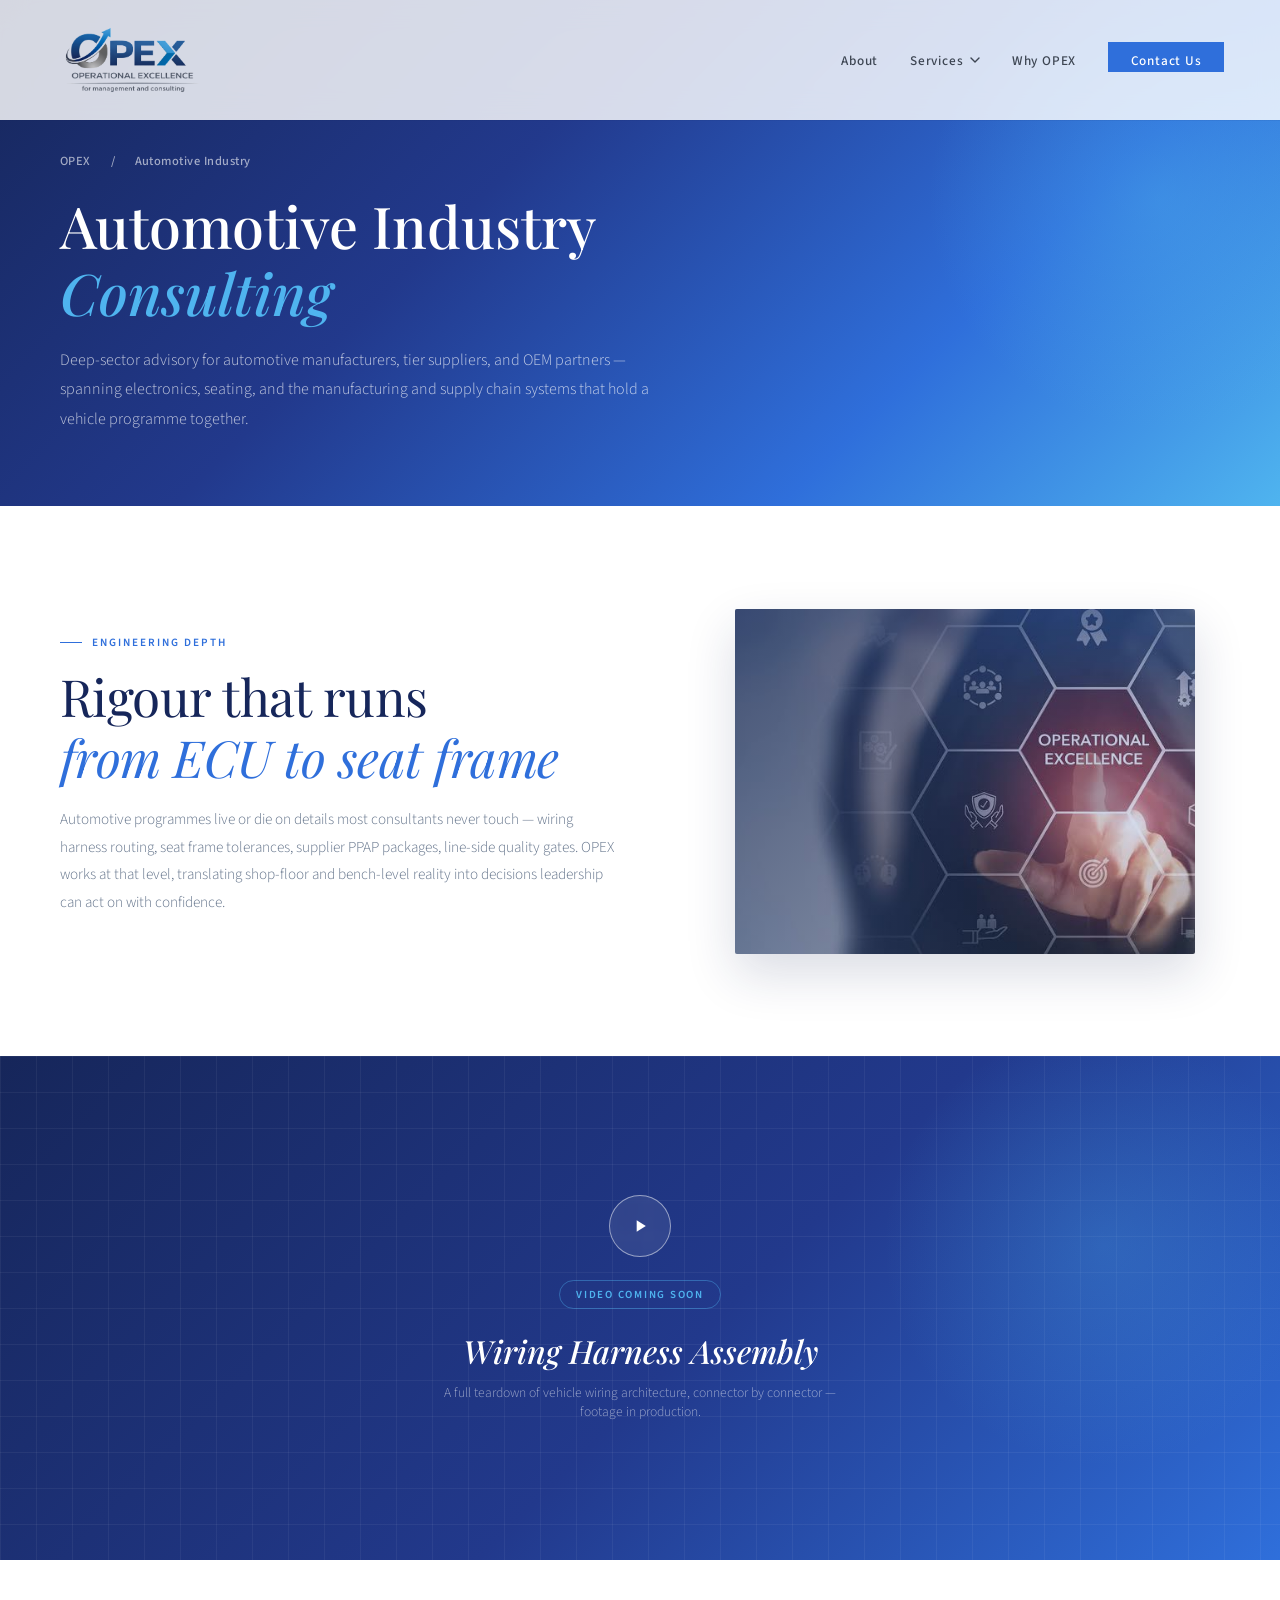
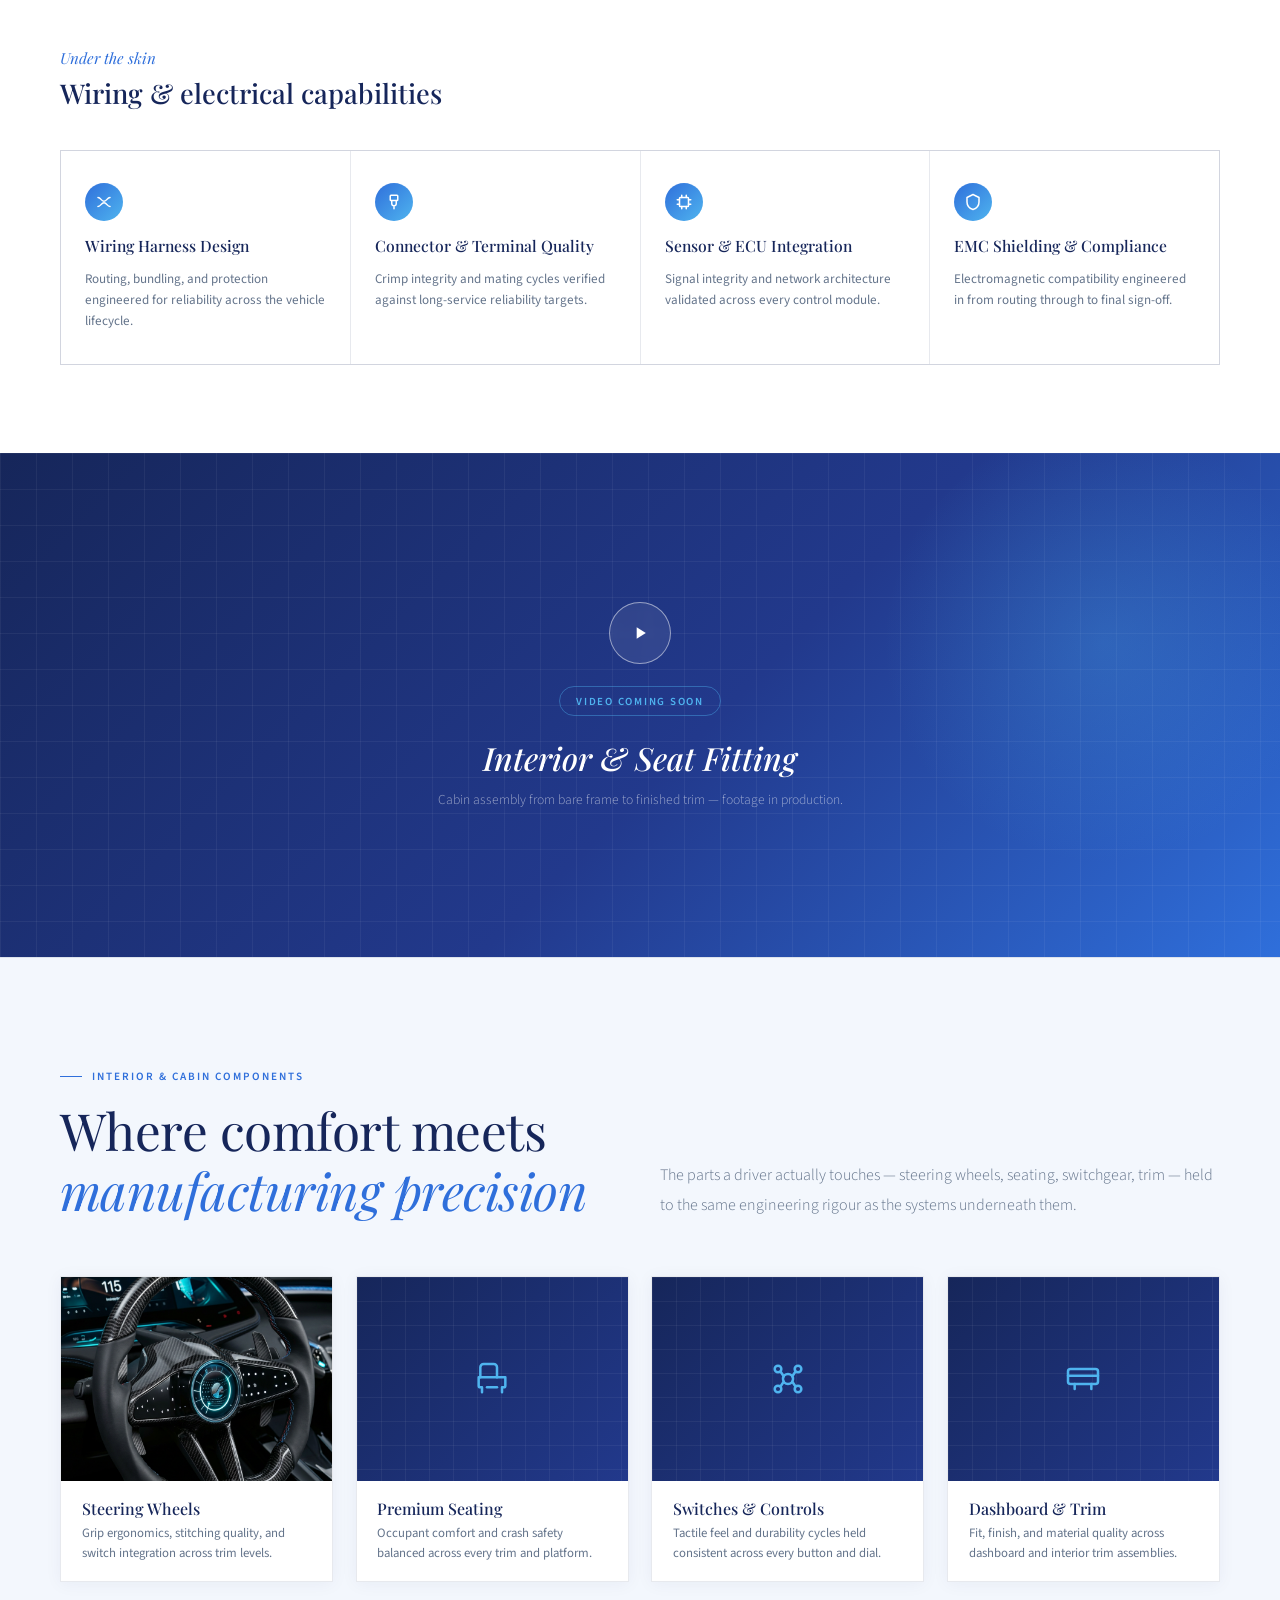
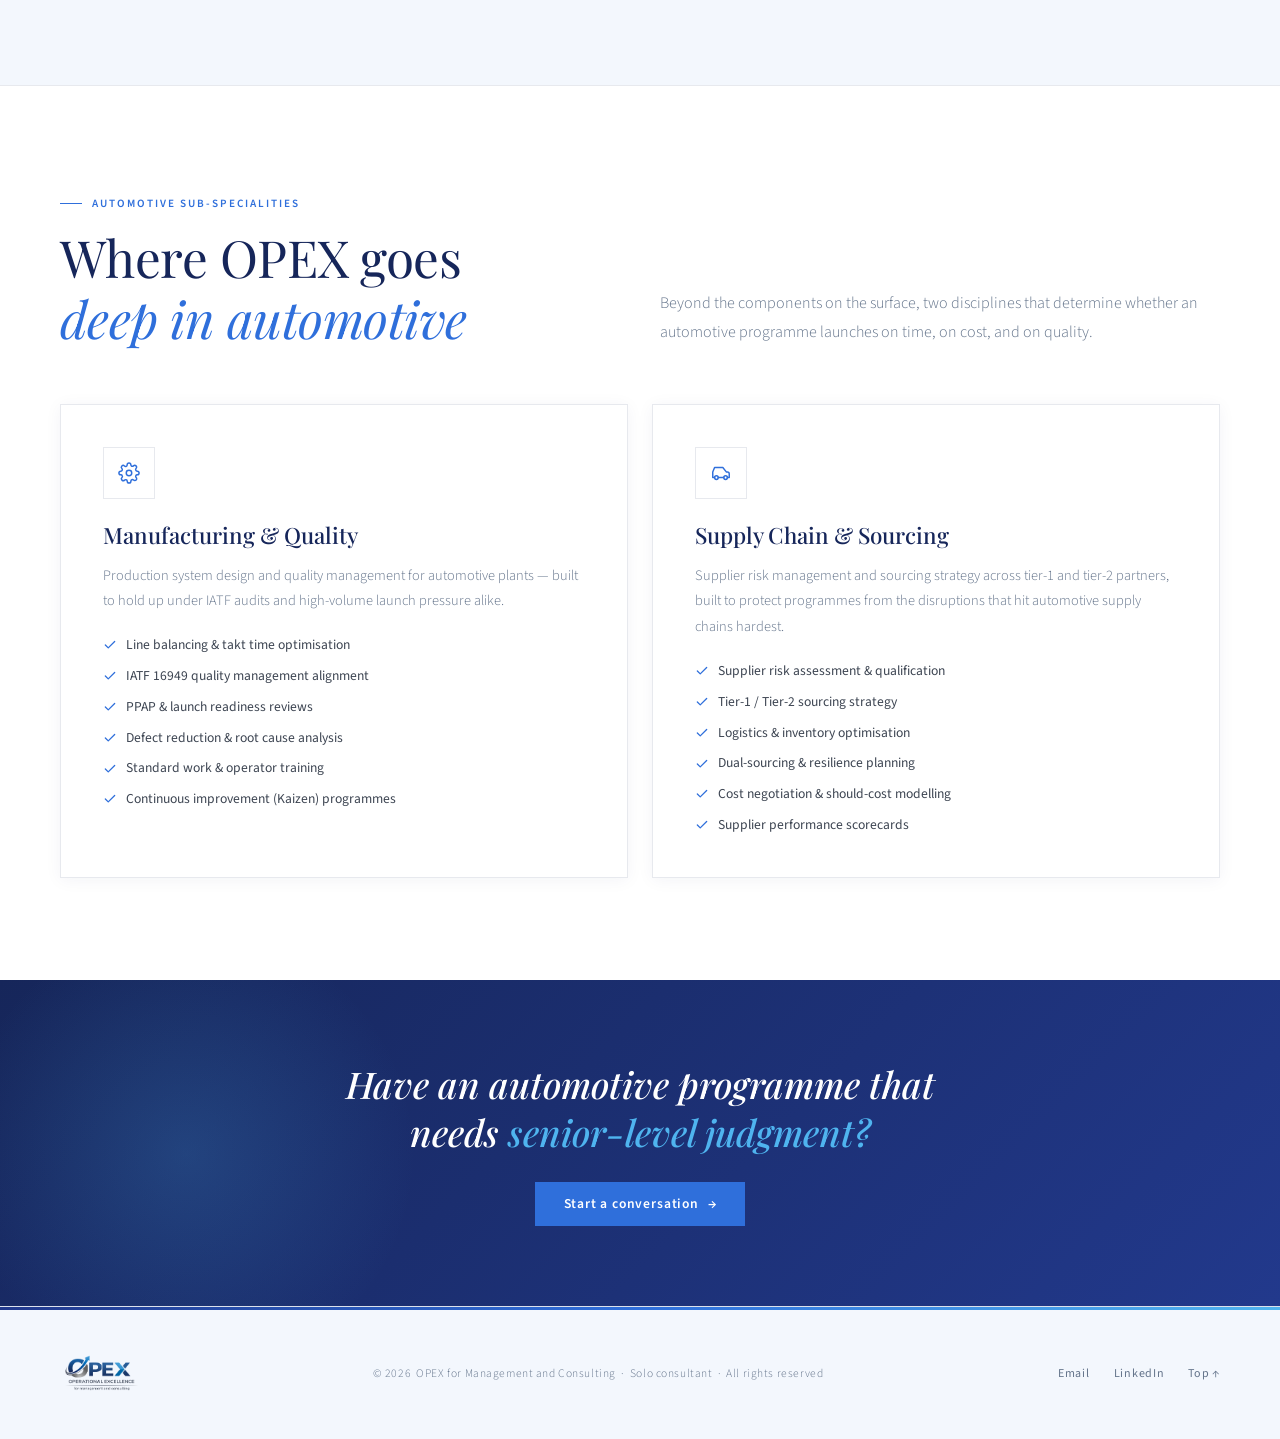
==== commit b73bcb79: "updates" ====
--- a/automotive.html
+++ b/automotive.html
@@ -71,47 +71,149 @@
           Automotive programmes live or die on details most consultants never touch — wiring harness routing, seat frame tolerances, supplier PPAP packages, line-side quality gates. OPEX works at that level, translating shop-floor and bench-level reality into decisions leadership can act on with confidence.
         </p>
       </div>
-      <div class="auto-illus-frame r rd2">
-        <svg viewBox="0 0 400 260" xmlns="http://www.w3.org/2000/svg">
-          <defs>
-            <linearGradient id="autoGrad" x1="0" y1="0" x2="1" y2="1">
-              <stop offset="0%" stop-color="#22398C"/>
-              <stop offset="100%" stop-color="#16265A"/>
-            </linearGradient>
-          </defs>
-          <rect width="400" height="260" fill="url(#autoGrad)"/>
-          <g stroke="#ffffff" stroke-opacity="0.07" stroke-width="1">
-            <line x1="0" y1="52" x2="400" y2="52"/>
-            <line x1="0" y1="104" x2="400" y2="104"/>
-            <line x1="0" y1="156" x2="400" y2="156"/>
-            <line x1="0" y1="208" x2="400" y2="208"/>
-            <line x1="80" y1="0" x2="80" y2="260"/>
-            <line x1="160" y1="0" x2="160" y2="260"/>
-            <line x1="240" y1="0" x2="240" y2="260"/>
-            <line x1="320" y1="0" x2="320" y2="260"/>
-          </g>
-          <g fill="none" stroke="#4FB4EF" stroke-width="2" stroke-linecap="round" stroke-linejoin="round">
-            <path d="M55 168 L70 168 Q78 118 130 112 L175 108 Q205 106 222 128 L245 152 L305 158 Q325 160 330 178 L330 190 L55 190 Q50 180 55 168 Z"/>
-            <path d="M100 112 L112 150 M150 108 L155 150" stroke-opacity="0.6"/>
-          </g>
-          <circle cx="112" cy="190" r="22" fill="none" stroke="#ffffff" stroke-width="2"/>
-          <circle cx="112" cy="190" r="8" fill="none" stroke="#ffffff" stroke-width="1.4"/>
-          <circle cx="278" cy="190" r="22" fill="none" stroke="#ffffff" stroke-width="2"/>
-          <circle cx="278" cy="190" r="8" fill="none" stroke="#ffffff" stroke-width="1.4"/>
-          <g stroke="#4FB4EF" stroke-width="1.4" fill="#4FB4EF">
-            <circle cx="150" cy="70" r="3.5"/>
-            <circle cx="210" cy="55" r="3.5"/>
-            <circle cx="255" cy="80" r="3.5"/>
-            <path d="M150 70 L150 40 L210 40 L210 55 M210 40 L255 40 L255 80" fill="none" stroke-opacity="0.5"/>
-          </g>
-        </svg>
-      </div>
+      <div class="auto-illus-frame r rd2" style="position:relative; border-radius:2px; overflow:hidden; aspect-ratio:4/3;">
+        <img src="image.jpg" alt="" style="width:100%; height:100%; object-fit:cover; display:block;"/>
+        <div style="position:absolute; inset:0; background:linear-gradient(135deg, rgba(22,38,90,.62) 0%, rgba(34,57,140,.28) 55%, rgba(47,111,219,.1) 100%);"></div>
+      </div>
+    </div>
+  </div>
+</section>
+
+<!-- ═══ VIDEO PLACEHOLDER 01 — WIRING HARNESS ASSEMBLY ═══
+     Swap this section for the .scrub-video pattern (see railway.html)
+     once the real video is ready, e.g.:
+     <section class="scrub-video"><div class="scrub-sticky">
+       <video class="scrub-video-el" src="wiring-video.mp4" muted playsinline preload="auto"></video>
+       ...
+     </div></section>
+═══════════════════════════════════════════════════════════ -->
+<section class="video-placeholder">
+  <div class="vp-content r">
+    <div class="vp-play">
+      <svg width="20" height="20" viewBox="0 0 24 24" fill="currentColor"><path d="M8 5v14l11-7z"/></svg>
+    </div>
+    <div class="vp-badge">Video Coming Soon</div>
+    <h2 class="vp-title">Wiring Harness Assembly</h2>
+    <p class="vp-sub">A full teardown of vehicle wiring architecture, connector by connector — footage in production.</p>
+  </div>
+</section>
+
+<!-- ═══ WIRING & ELECTRICAL CAPABILITIES ═════════════════ -->
+<section class="sec" style="padding-top: clamp(3.5rem, 7vw, 5.5rem); padding-bottom: clamp(3.5rem, 7vw, 5.5rem);">
+  <div class="wrap">
+    <div class="cap-strip-head r">
+      <span class="cap-strip-eyebrow">Under the skin</span>
+      <h3 class="cap-strip-heading">Wiring &amp; electrical capabilities</h3>
+    </div>
+    <div class="cap-strip r rd1">
+      <div class="cap-strip-item">
+        <div class="cap-strip-icon">
+          <svg width="18" height="18" viewBox="0 0 24 24" fill="none" stroke="currentColor" stroke-width="2" stroke-linecap="round" stroke-linejoin="round"><path d="M4 6c4 0 4 5 8 5s4-5 8-5M4 18c4 0 4-5 8-5s4 5 8 5"/></svg>
+        </div>
+        <div class="cap-strip-title">Wiring Harness Design</div>
+        <div class="cap-strip-desc">Routing, bundling, and protection engineered for reliability across the vehicle lifecycle.</div>
+      </div>
+      <div class="cap-strip-item">
+        <div class="cap-strip-icon">
+          <svg width="18" height="18" viewBox="0 0 24 24" fill="none" stroke="currentColor" stroke-width="2" stroke-linecap="round" stroke-linejoin="round"><rect x="7" y="3" width="10" height="7" rx="1"/><path d="M9 10v4a3 3 0 003 3 3 3 0 003-3v-4M12 17v4"/></svg>
+        </div>
+        <div class="cap-strip-title">Connector &amp; Terminal Quality</div>
+        <div class="cap-strip-desc">Crimp integrity and mating cycles verified against long-service reliability targets.</div>
+      </div>
+      <div class="cap-strip-item">
+        <div class="cap-strip-icon">
+          <svg width="18" height="18" viewBox="0 0 24 24" fill="none" stroke="currentColor" stroke-width="2" stroke-linecap="round" stroke-linejoin="round"><rect x="6" y="6" width="12" height="12" rx="1"/><path d="M9 3v3M15 3v3M9 18v3M15 18v3M3 9h3M3 15h3M18 9h3M18 15h3"/></svg>
+        </div>
+        <div class="cap-strip-title">Sensor &amp; ECU Integration</div>
+        <div class="cap-strip-desc">Signal integrity and network architecture validated across every control module.</div>
+      </div>
+      <div class="cap-strip-item">
+        <div class="cap-strip-icon">
+          <svg width="18" height="18" viewBox="0 0 24 24" fill="none" stroke="currentColor" stroke-width="2" stroke-linecap="round" stroke-linejoin="round"><path d="M12 2l8 4v6c0 5-3.5 8.5-8 10-4.5-1.5-8-5-8-10V6z"/></svg>
+        </div>
+        <div class="cap-strip-title">EMC Shielding &amp; Compliance</div>
+        <div class="cap-strip-desc">Electromagnetic compatibility engineered in from routing through to final sign-off.</div>
+      </div>
+    </div>
+  </div>
+</section>
+
+<!-- ═══ VIDEO PLACEHOLDER 02 — INTERIOR & SEAT FITTING ═══
+     Swap for the .scrub-video pattern once the real video is ready
+     (same approach as placeholder 01 above).
+═══════════════════════════════════════════════════════════ -->
+<section class="video-placeholder">
+  <div class="vp-content r">
+    <div class="vp-play">
+      <svg width="20" height="20" viewBox="0 0 24 24" fill="currentColor"><path d="M8 5v14l11-7z"/></svg>
+    </div>
+    <div class="vp-badge">Video Coming Soon</div>
+    <h2 class="vp-title">Interior &amp; Seat Fitting</h2>
+    <p class="vp-sub">Cabin assembly from bare frame to finished trim — footage in production.</p>
+  </div>
+</section>
+
+<!-- ═══ INTERIOR & CABIN COMPONENTS ═══════════════════════ -->
+<section class="sec" style="background:var(--off); border-top:1px solid var(--border);">
+  <div class="wrap">
+    <div class="services-head">
+      <div>
+        <div class="eyebrow r">Interior &amp; Cabin Components</div>
+        <h2 class="sec-title r rd1">Where comfort meets<br/><em>manufacturing precision</em></h2>
+      </div>
+      <p class="sec-lead r rd2">
+        The parts a driver actually touches — steering wheels, seating, switchgear, trim — held to the same engineering rigour as the systems underneath them.
+      </p>
+    </div>
+
+    <div class="gallery-grid">
+
+      <div class="gallery-card r rd1">
+        <div class="gallery-media">
+          <img src="steering-wheel.png" alt="Steering wheel"/>
+        </div>
+        <div class="gallery-label">
+          <h3>Steering Wheels</h3>
+          <p>Grip ergonomics, stitching quality, and switch integration across trim levels.</p>
+        </div>
+      </div>
+
+      <div class="gallery-card r rd1">
+        <div class="gallery-media is-icon">
+          <svg width="40" height="40" viewBox="0 0 24 24" fill="none" stroke="currentColor" stroke-width="1.5" stroke-linecap="round" stroke-linejoin="round"><path d="M5 11V5a2 2 0 0 1 2-2h6a2 2 0 0 1 2 2v6"/><path d="M4 11h16v5a1 1 0 0 1-1 1h-1v3M6 20v-3H5a1 1 0 0 1-1-1v-5"/><path d="M9 17h6"/></svg>
+        </div>
+        <div class="gallery-label">
+          <h3>Premium Seating</h3>
+          <p>Occupant comfort and crash safety balanced across every trim and platform.</p>
+        </div>
+      </div>
+
+      <div class="gallery-card r rd2">
+        <div class="gallery-media is-icon">
+          <svg width="40" height="40" viewBox="0 0 24 24" fill="none" stroke="currentColor" stroke-width="1.5" stroke-linecap="round" stroke-linejoin="round"><circle cx="12" cy="12" r="3"/><circle cx="6" cy="6" r="2"/><circle cx="18" cy="6" r="2"/><circle cx="6" cy="18" r="2"/><circle cx="18" cy="18" r="2"/><path d="M9.5 10.5L7.5 7.5M14.5 10.5l2-3M9.5 13.5l-2 3M14.5 13.5l2 3"/></svg>
+        </div>
+        <div class="gallery-label">
+          <h3>Switches &amp; Controls</h3>
+          <p>Tactile feel and durability cycles held consistent across every button and dial.</p>
+        </div>
+      </div>
+
+      <div class="gallery-card r rd2">
+        <div class="gallery-media is-icon">
+          <svg width="40" height="40" viewBox="0 0 24 24" fill="none" stroke="currentColor" stroke-width="1.5" stroke-linecap="round" stroke-linejoin="round"><rect x="3" y="6" width="18" height="9" rx="1.5"/><path d="M7 15v3M17 15v3M3 10h18"/></svg>
+        </div>
+        <div class="gallery-label">
+          <h3>Dashboard &amp; Trim</h3>
+          <p>Fit, finish, and material quality across dashboard and interior trim assemblies.</p>
+        </div>
+      </div>
+
     </div>
   </div>
 </section>
 
 <!-- ═══ CAPABILITIES ══════════════════════════════════════ -->
-<section class="sec" style="background:var(--off); border-top:1px solid var(--border);">
+<section class="sec" style="background:var(--white); border-top:1px solid var(--border);">
   <div class="wrap">
     <div class="services-head">
       <div>
@@ -119,49 +221,11 @@
         <h2 class="sec-title r rd1">Where OPEX goes<br/><em>deep in automotive</em></h2>
       </div>
       <p class="sec-lead r rd2">
-        Four disciplines that shape whether an automotive programme launches on time, on cost, and on quality — electronics, seating, manufacturing, and supply chain.
+        Beyond the components on the surface, two disciplines that determine whether an automotive programme launches on time, on cost, and on quality.
       </p>
     </div>
 
     <div class="cap-grid">
-
-      <!-- Electronics & Electrical Systems -->
-      <div class="cap-card r rd1">
-        <div class="svc-icon-ring">
-          <svg width="22" height="22" viewBox="0 0 24 24" fill="none" stroke="currentColor" stroke-width="1.6" stroke-linecap="round" stroke-linejoin="round"><polygon points="13 2 3 14 12 14 11 22 21 10 12 10 13 2"/></svg>
-        </div>
-        <h3 class="svc-title">Electronics &amp; Electrical Systems</h3>
-        <p class="svc-desc">
-          Vehicle E/E architecture consulting — from wiring harness design to ECU integration — helping teams manage growing electrical complexity without losing sight of cost and manufacturability.
-        </p>
-        <ul class="cap-list">
-          <li><svg width="14" height="14" viewBox="0 0 24 24" fill="none" stroke="currentColor" stroke-width="2.2" stroke-linecap="round" stroke-linejoin="round"><polyline points="20 6 9 17 4 12"/></svg> E/E architecture &amp; wiring harness design</li>
-          <li><svg width="14" height="14" viewBox="0 0 24 24" fill="none" stroke="currentColor" stroke-width="2.2" stroke-linecap="round" stroke-linejoin="round"><polyline points="20 6 9 17 4 12"/></svg> ECU integration &amp; sensor networks</li>
-          <li><svg width="14" height="14" viewBox="0 0 24 24" fill="none" stroke="currentColor" stroke-width="2.2" stroke-linecap="round" stroke-linejoin="round"><polyline points="20 6 9 17 4 12"/></svg> ISO 26262 functional safety alignment</li>
-          <li><svg width="14" height="14" viewBox="0 0 24 24" fill="none" stroke="currentColor" stroke-width="2.2" stroke-linecap="round" stroke-linejoin="round"><polyline points="20 6 9 17 4 12"/></svg> EMC &amp; regulatory compliance</li>
-          <li><svg width="14" height="14" viewBox="0 0 24 24" fill="none" stroke="currentColor" stroke-width="2.2" stroke-linecap="round" stroke-linejoin="round"><polyline points="20 6 9 17 4 12"/></svg> ADAS &amp; connectivity system integration</li>
-          <li><svg width="14" height="14" viewBox="0 0 24 24" fill="none" stroke="currentColor" stroke-width="2.2" stroke-linecap="round" stroke-linejoin="round"><polyline points="20 6 9 17 4 12"/></svg> Cost &amp; complexity reduction across variants</li>
-        </ul>
-      </div>
-
-      <!-- Seating Systems -->
-      <div class="cap-card r rd2">
-        <div class="svc-icon-ring">
-          <svg width="22" height="22" viewBox="0 0 24 24" fill="none" stroke="currentColor" stroke-width="1.6" stroke-linecap="round" stroke-linejoin="round"><path d="M5 11V5a2 2 0 0 1 2-2h6a2 2 0 0 1 2 2v6"/><path d="M4 11h16v5a1 1 0 0 1-1 1h-1v3M6 20v-3H5a1 1 0 0 1-1-1v-5"/><path d="M9 17h6"/></svg>
-        </div>
-        <h3 class="svc-title">Seating Systems</h3>
-        <p class="svc-desc">
-          Seat design and programme consulting across trims and platforms — balancing occupant comfort, crash safety, and the cost pressure that defines automotive sourcing.
-        </p>
-        <ul class="cap-list">
-          <li><svg width="14" height="14" viewBox="0 0 24 24" fill="none" stroke="currentColor" stroke-width="2.2" stroke-linecap="round" stroke-linejoin="round"><polyline points="20 6 9 17 4 12"/></svg> Ergonomics &amp; occupant comfort standards</li>
-          <li><svg width="14" height="14" viewBox="0 0 24 24" fill="none" stroke="currentColor" stroke-width="2.2" stroke-linecap="round" stroke-linejoin="round"><polyline points="20 6 9 17 4 12"/></svg> Crash safety compliance (FMVSS 207 / ECE R17)</li>
-          <li><svg width="14" height="14" viewBox="0 0 24 24" fill="none" stroke="currentColor" stroke-width="2.2" stroke-linecap="round" stroke-linejoin="round"><polyline points="20 6 9 17 4 12"/></svg> Supplier qualification &amp; cost negotiation</li>
-          <li><svg width="14" height="14" viewBox="0 0 24 24" fill="none" stroke="currentColor" stroke-width="2.2" stroke-linecap="round" stroke-linejoin="round"><polyline points="20 6 9 17 4 12"/></svg> Platform-sharing &amp; modularity strategy</li>
-          <li><svg width="14" height="14" viewBox="0 0 24 24" fill="none" stroke="currentColor" stroke-width="2.2" stroke-linecap="round" stroke-linejoin="round"><polyline points="20 6 9 17 4 12"/></svg> Trim-level variant management</li>
-          <li><svg width="14" height="14" viewBox="0 0 24 24" fill="none" stroke="currentColor" stroke-width="2.2" stroke-linecap="round" stroke-linejoin="round"><polyline points="20 6 9 17 4 12"/></svg> Weight &amp; cost optimisation</li>
-        </ul>
-      </div>
 
       <!-- Manufacturing & Quality Systems -->
       <div class="cap-card r rd1">
@@ -232,4 +296,4 @@
 
 <script src="script.js"></script>
 </body>
-</html>
+</html>
--- a/styles.css
+++ b/styles.css
@@ -626,6 +626,119 @@
 }
 .cta-band-title em { color: var(--sky); font-style: italic; }
 
+/* ═══ CAPABILITY STRIP (compact icon-feature row, hairline dividers) ═══ */
+.cap-strip-head { margin-bottom: 2.4rem; max-width: 640px; }
+.cap-strip-eyebrow {
+  font-family: var(--fd); font-style: italic; font-size: .95rem;
+  color: var(--blue); margin-bottom: .5rem; display: block;
+}
+.cap-strip-heading {
+  font-family: var(--fd); font-size: clamp(1.3rem, 2.4vw, 1.7rem);
+  font-weight: 500; color: var(--navy); line-height: 1.3;
+}
+.cap-strip {
+  display: grid; grid-template-columns: repeat(4, 1fr);
+  gap: 1px; background: var(--border);
+  border: 1px solid var(--border);
+}
+.cap-strip-item {
+  background: var(--white);
+  padding: 2rem 1.5rem;
+  display: flex; flex-direction: column; gap: .85rem;
+  transition: background .25s;
+}
+.cap-strip-item:hover { background: var(--off); }
+.cap-strip-icon {
+  width: 38px; height: 38px; border-radius: 50%;
+  background: linear-gradient(135deg, var(--blue), var(--sky));
+  display: flex; align-items: center; justify-content: center;
+  color: #fff; flex-shrink: 0;
+}
+.cap-strip-title { font-family: var(--fd); font-size: .98rem; font-weight: 500; color: var(--navy); }
+.cap-strip-desc { font-size: .82rem; color: var(--mid); line-height: 1.6; }
+@media (max-width: 860px) { .cap-strip { grid-template-columns: repeat(2, 1fr); } }
+@media (max-width: 520px) { .cap-strip { grid-template-columns: 1fr; } }
+
+/* ═══ VIDEO PLACEHOLDER (used until real scroll-effect videos are ready) ═══ */
+.video-placeholder {
+  position: relative;
+  height: 56vh; min-height: 380px;
+  background: linear-gradient(135deg, var(--navy) 0%, var(--navy-l) 55%, var(--blue) 100%);
+  display: flex; align-items: center; justify-content: center;
+  overflow: hidden;
+}
+.video-placeholder::before {
+  content: '';
+  position: absolute; inset: 0;
+  background-image:
+    linear-gradient(rgba(255,255,255,.05) 1px, transparent 1px),
+    linear-gradient(90deg, rgba(255,255,255,.05) 1px, transparent 1px);
+  background-size: 36px 36px;
+}
+.video-placeholder::after {
+  content: '';
+  position: absolute; top: -10%; right: -5%;
+  width: 480px; height: 480px; border-radius: 50%;
+  background: radial-gradient(circle, rgba(79,180,239,.22) 0%, transparent 65%);
+}
+.vp-content { position: relative; z-index: 1; text-align: center; color: #fff; padding: 0 2rem; }
+.vp-badge {
+  display: inline-block; font-size: .68rem; font-weight: 600; letter-spacing: .16em;
+  text-transform: uppercase; color: var(--sky);
+  border: 1px solid rgba(79,180,239,.4); border-radius: 999px;
+  padding: .4rem 1rem; margin-bottom: 1.3rem;
+}
+.vp-play {
+  width: 62px; height: 62px; border-radius: 50%;
+  border: 1.5px solid rgba(255,255,255,.5);
+  background: rgba(255,255,255,.08);
+  backdrop-filter: blur(4px);
+  display: flex; align-items: center; justify-content: center;
+  margin: 0 auto 1.4rem;
+}
+.vp-title {
+  font-family: var(--fd); font-style: italic; font-weight: 500;
+  font-size: clamp(1.4rem, 2.8vw, 2rem); color: #fff; line-height: 1.3;
+}
+.vp-sub {
+  font-size: .85rem; font-weight: 300; color: rgba(255,255,255,.55);
+  margin-top: .7rem; max-width: 420px; margin-left: auto; margin-right: auto;
+}
+
+/* ═══ COMPONENT GALLERY (photo/icon tiles — used for tangible capability items) ═══ */
+.gallery-grid { display: grid; grid-template-columns: repeat(4, 1fr); gap: 1.4rem; }
+@media (max-width: 900px) { .gallery-grid { grid-template-columns: repeat(2, 1fr); } }
+@media (max-width: 520px) { .gallery-grid { grid-template-columns: 1fr; } }
+
+.gallery-card {
+  background: var(--white);
+  border: 1px solid var(--border);
+  overflow: hidden;
+  box-shadow: 0 2px 16px rgba(22,38,90,.05);
+  transition: transform .3s var(--ease), box-shadow .3s;
+}
+.gallery-card:hover { transform: translateY(-4px); box-shadow: 0 16px 36px rgba(22,38,90,.12); }
+
+.gallery-media {
+  position: relative; aspect-ratio: 4/3; overflow: hidden;
+  background: linear-gradient(135deg, var(--navy) 0%, var(--navy-l) 100%);
+}
+.gallery-media img { width: 100%; height: 100%; object-fit: cover; display: block; }
+.gallery-media.is-icon { display: flex; align-items: center; justify-content: center; }
+.gallery-media.is-icon::before {
+  content: '';
+  position: absolute; inset: 0;
+  background-image:
+    linear-gradient(rgba(255,255,255,.05) 1px, transparent 1px),
+    linear-gradient(90deg, rgba(255,255,255,.05) 1px, transparent 1px);
+  background-size: 24px 24px;
+}
+.gallery-media.is-icon svg { position: relative; z-index: 1; color: var(--sky); }
+
+.gallery-label { padding: 1.1rem 1.3rem; }
+.gallery-label h3 { font-family: var(--fd); font-size: 1rem; font-weight: 500; color: var(--navy); margin-bottom: .3rem; }
+.gallery-label p { font-size: .8rem; color: var(--mid); line-height: 1.55; }
+
 /* ═══ Automotive abstract illustration ═══ */
 .auto-illus-frame {
   max-width: 460px; margin: 0 auto;
@@ -929,4 +1042,4 @@
   color: var(--mid); text-decoration: none;
   transition: color .2s;
 }
-.ft-links a:hover { color: var(--blue); }
+.ft-links a:hover { color: var(--blue); }
